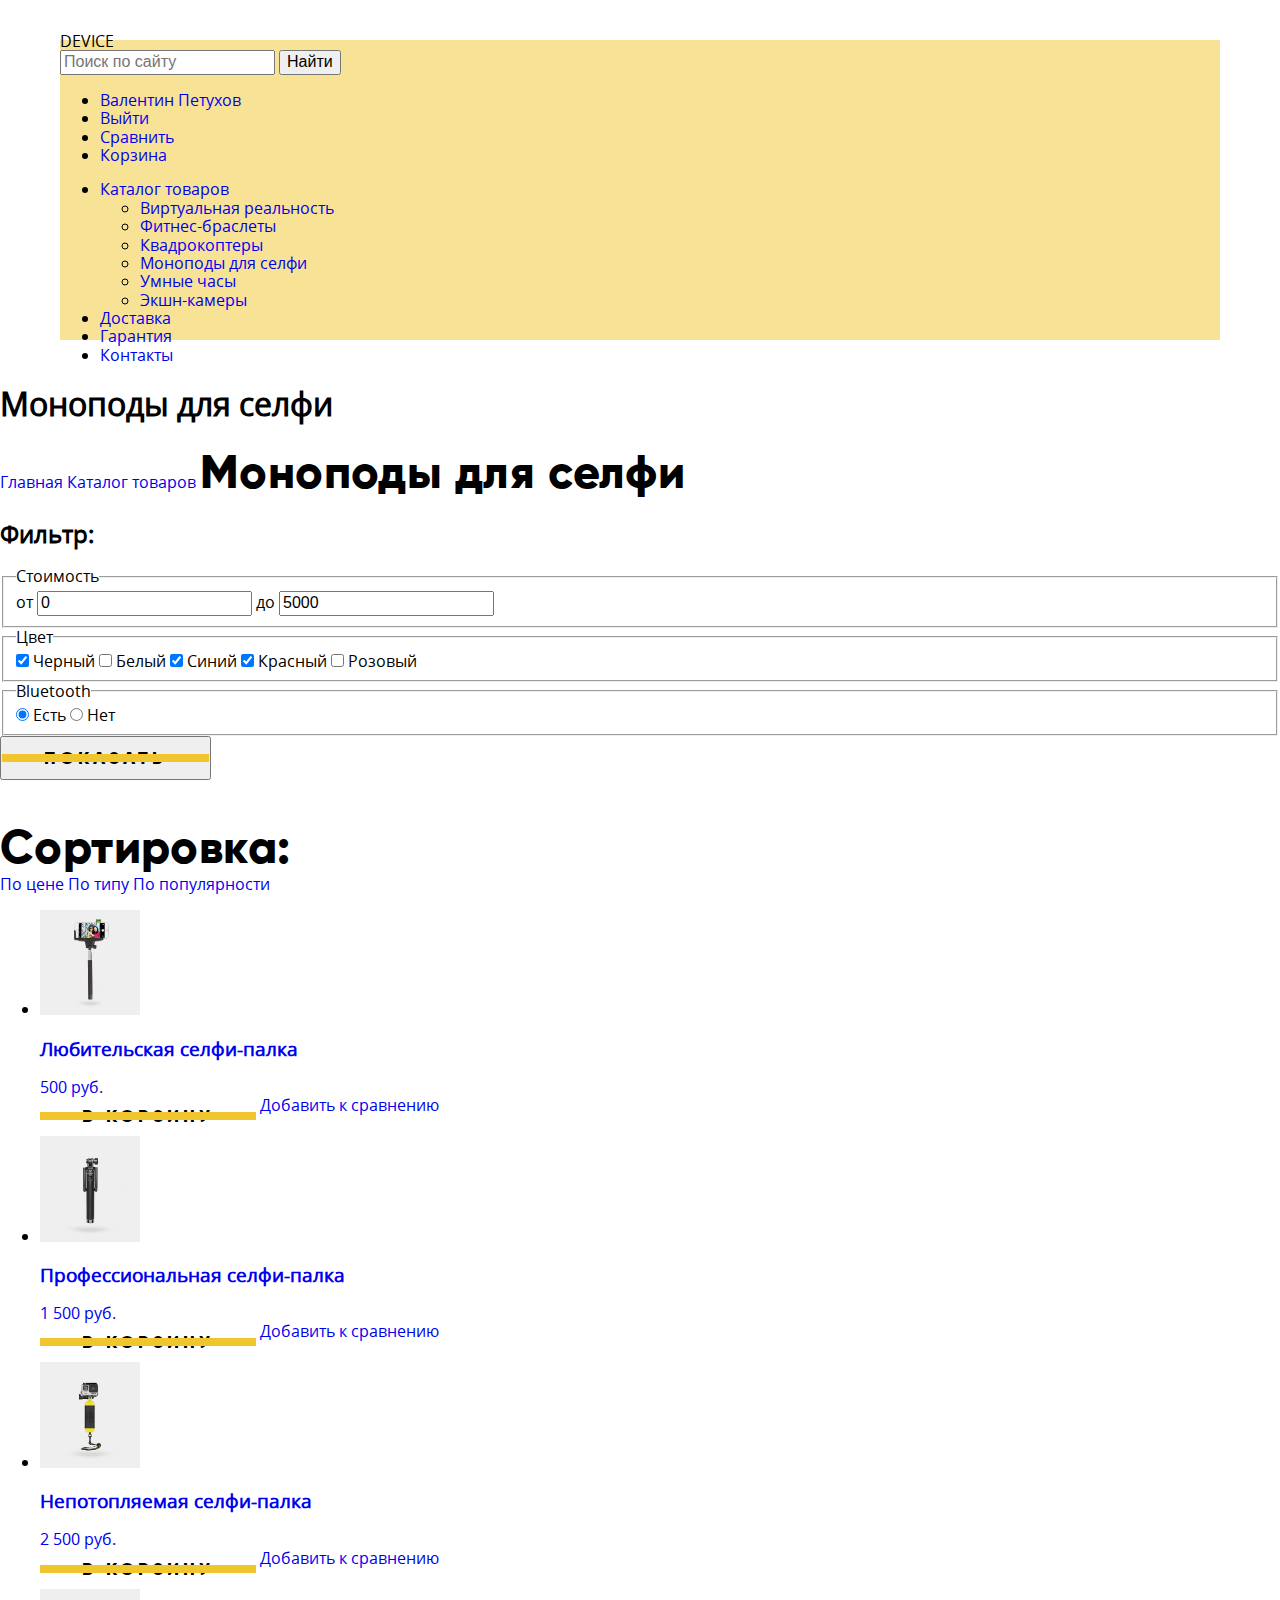
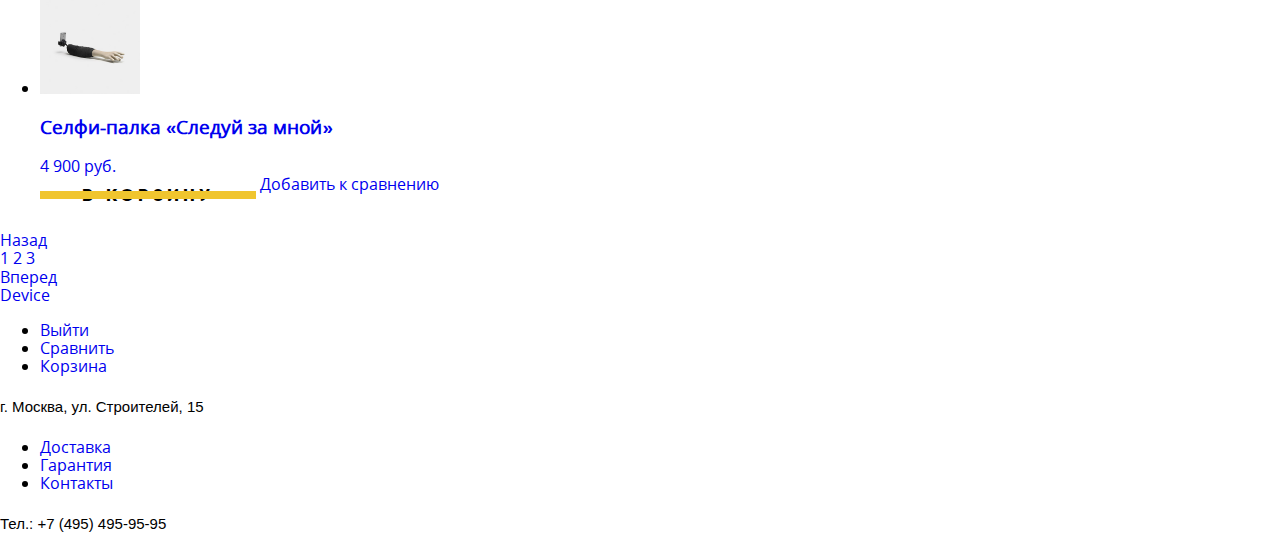
==== catalog.html @ 663b9ca3 "Начало  CSS" ====
<!DOCTYPE html>
<html lang="ru">

<head>
  <meta charset="UTF-8">
  <title>Девайс. Каталог товаров</title>
  <link rel="stylesheet" href="css/normalize.css">
  <link rel="stylesheet" href="css/style.css">

</head>

<body>
  <header class="header">
    <div class="header_logo">
      <a class="logo logo--header">DEVICE</a>
    </div>
    <div class="header__search">
      <form action="https://echo.htmlacademy.ru" class="form-search">
        <label for="search" class="visually-hidden">Поиск по сайту</label>
        <input id="search" class="form-search__input" type="search" placeholder="Поиск по сайту">
        <button class="form-search__btn" type="submit">Найти</button>
      </form>
    </div>
    <div class="menu-user menu-user--header">
      <ul class="menu-user__items">
        <li class="menu-user__item menu-user__item--profile"><a class="menu-user__link" href="#">Валентин Петухов</a></li>
        <li class="menu-user__item menu-user__item--logout"><a class="menu-user__link" href="#">Выйти</a></li>
        <li class="menu-user__item menu-user__item--compare"><a class="menu-user__link" href="#">Сравнить</a></li>
        <li class="menu-user__item menu-user__item--basket"><a class="menu-user__link" href="#">Корзина</a></li>
      </ul>
    </div>

    <nav class="main-nav main-nav--header">
      <ul class="main-nav__items">
        <li class="main-nav__item catalog"><a class="main-nav__link" href="#">Каталог товаров</a>
          <div class="submenu">
            <ul class="submenu__items">
              <li class="submenu__item"><a class="submenu__link" href="#">Виртуальная реальность</a></li>
              <li class="submenu__item"><a class="submenu__link" href="#">Фитнес-браслеты</a></li>
              <li class="submenu__item"><a class="submenu__link" href="#">Квадрокоптеры</a></li>
              <li class="submenu__item"><a class="submenu__link" href="#">Моноподы для селфи</a></li>
              <li class="submenu__item"><a class="submenu__link" href="#">Умные часы</a></li>
              <li class="submenu__item"><a class="submenu__link" href="#">Экшн-камеры</a></li>
            </ul>
          </div>
        </li>

        <li class="main-nav__item"><a class="main-nav__link" href="#">Доставка</a></li>
        <li class="main-nav__item"><a class="main-nav__link" href="#">Гарантия</a></li>
        <li class="main-nav__item"><a class="main-nav__link" href="#">Контакты</a></li>
      </ul>
    </nav>
  </header>

  <main class="content content--catalog">
    <h1>Моноподы для селфи</h1>
    <div class="breadcrumbs">
      <a href="index.html" class="breadcrumbs__link">Главная</a>
      <a href="#" class="breadcrumbs__link">Каталог товаров</a>
      <a class="breadcrumbs__current title">Моноподы для селфи</a>
    </div>
    <div class="catalog-wrapper">
      <section class="filter">
        <h2>Фильтр:</h2>
        <form class="filter__form" action="https://echo.htmlacademy.ru" method="get">
          <fieldset class="filter__group filter__group--cost">
            <legend class="filter__name">Стоимость</legend>
            <div class="filter__range">
              <span class="filter__range-left"></span>
              <span class="filter__range-right"></span>
            </div>
            <div class="filter__cost-equal">
              <label for="cost-from">от</label>
              <input type="text" id="cost-from" name="cost-from" value="0">
              <label for="cost-to">до</label>
              <input type="text" id="cost-to" name="cost-to" value="5000">
            </div>
          </fieldset>
          <fieldset class="filter__group filter__group--color">
            <legend class="filter__name">Цвет</legend>
            <div class="filter__options">
              <input class="filter__checkbox" type="checkbox" id="black" name="black" checked>
              <label for="black" class="filter__option" tabindex="0">Черный</label>
              <input class="filter__checkbox" type="checkbox" id="white" name="white">
              <label for="white" class="filter__option" tabindex="0">Белый</label>
              <input class="filter__checkbox" type="checkbox" id="blue" name="blue" checked>
              <label for="blue" class="filter__option" tabindex="0">Синий</label>
              <input class="filter__checkbox" type="checkbox" id="red" name="red" checked>
              <label for="red" class="filter__option" tabindex="0">Красный</label>
              <input class="filter__checkbox" type="checkbox" id="rose" name="rose">
              <label for="rose" class="filter__option" tabindex="0">Розовый</label>
            </div>
          </fieldset>
          <fieldset class="filter__group filter__group--bluetooth">
            <legend class="filter__name">Bluetooth</legend>
            <div class="filter__list-options">
              <input class="filter__radio" type="radio" id="bt-y" name="bt" checked>
              <label for="btn-yes" class="filter__option" tabindex="0">Есть</label>
              <input class="filter__radio" type="radio" id="bt-n" name="bt">
              <label for="btn-no" class="filter__option" tabindex="0">Нет</label>
            </div>
          </fieldset>
          <button class="filter__btn btn" type="submit">Показать</button>
        </form>
      </section>

      <section class="catalog-list">
        <div class="sort">
          <h2 class="title">Сортировка:</h2>
          <div class="sort__crit">
            <a class="sort__crit-item sort__crit-item--current " href="#">По цене</a>
            <a class="sort__crit-item" href="#">По типу</a>
            <a class="sort__crit-item" href="#">По популярности</a>
          </div>
          <div class="sort__control">
            <a class="sort__btn sort__btn--up " href="#"><span class="visually-hidden">По возрастанию</span></a>
            <a class="sort__btn sort__btn--down sort__btn--active" href="#"><span class="visually-hidden">По убыванию</span></a>
          </div>
        </div>

        <div class="goods">
          <h2 class="visually-hidden">Список выбранных товаров</h2>
          <ul class="goods__items">
            <li class="goods__item">
              <img src="img/product1.jpg" width="100" height="100" alt="Любительская селфи-палка">
              <div class="goods__item-info">
                <a href="#">
                  <h3 class="goods__item-title">Любительская селфи-палка</h3>
                  <span class="goods__item-price">500 руб.</span>
                </a>
              </div>
              <div class="goods__item-hover">
                <a href="#" class="goods__btn btn">В корзину</a>
                <a href="#" class="goods__compare">Добавить к сравнению</a>
              </div>
            </li>
            <li class="goods__item">
              <img src="img/product2.jpg" width="100" height="100" alt="Профессиональная селфи-палка">
              <div class="goods__item-info">
                <a href="#">
                  <h3 class="goods__item-title">Профессиональная селфи-палка</h3>
                  <span class="goods__item-price">1 500 руб.</span>
                </a>
              </div>
              <div class="goods__item-hover">
                <a href="#" class="goods__btn btn">В корзину</a>
                <a href="#" class="goods__compare">Добавить к сравнению</a>
              </div>
            </li>
            <li class="goods__item">
              <img src="img/product3.jpg" width="100" height="100" alt="Непотопляемая селфи-палка">
              <div class="goods__item-info">
                <a href="#">
                  <h3 class="goods__item-title">Непотопляемая селфи-палка</h3>
                  <span class="goods__item-price">2 500 руб.</span>
                </a>
              </div>
              <div class="goods__item-hover">
                <a href="#" class="goods__btn btn">В корзину</a>
                <a href="#" class="goods__compare">Добавить к сравнению</a>
              </div>
            </li>
            <li class="goods__item goods__item--new">
              <img src="img/product4.jpg" width="100" height="100" alt="Селфи-палка &laquo;Следуй за мной&raquo;">
              <div class="goods__item-info">
                <a href="#">
                  <h3 class="goods__item-title">Селфи-палка &laquo;Следуй за мной&raquo;</h3>
                  <span class="goods__item-price">4 900 руб.</span>
                </a>
              </div>
              <div class="goods__item-hover">
                <a href="#" class="goods__btn btn">В корзину</a>
                <a href="#" class="goods__compare">Добавить к сравнению</a>
              </div>
            </li>
          </ul>
        </div>

        <div class="page-list">
          <a class="page-list__item pagination__item--prev" href="#">Назад</a>
          <div class="page-list__number">
            <a class="page-list__item page-list__item--current" href="#">1</a>
            <a class="page-list__item" href="#">2</a>
            <a class="page-list__item" href="#">3</a>
          </div>
          <a class="page-list__item page-list__item--next" href="#">Вперед</a>
        </div>

      </section>
    </div>
  </main>


  <footer class="footer">
    <div class="footer__user-menu">
      <a class="footer__logo logo--footer" href="index.html">Device</a>
      <div class="user-menu user-menu--footer">
        <ul class="user-menu__items">
          <li class="user-menu__item "><a class="user-menu__item__link" href="#">Выйти</a></li>
          <li class="user-menu__item"><a class="user-menu__item__link" href="#">Сравнить</a></li>
          <li class="user-menu__item"><a class="user-menu__item__link" href="#">Корзина</a></li>
        </ul>
      </div>

    </div>

    <div class="footer__info">
      <span class="footer__address text">г. Москва, ул. Строителей, 15</span>
      <nav class="main-nav main-nav--footer">
        <ul class="main-nav__items">
          <li class="main-nav__item"><a class="main-nav__link" href="#">Доставка</a></li>
          <li class="main-nav__item"><a class="main-nav__link" href="#">Гарантия</a></li>
          <li class="main-nav__item"><a class="main-nav__link" href="#">Контакты</a></li>
        </ul>
      </nav>
      <a href="tel:+74954959595" class="footer__contact text">Тел.: +7 (495) 495-95-95</a>
    </div>

    <section class="footer__social">
      <div class="footer__decoration"></div>
      <div class="social">
        <h2 class="visually-hidden">Ссылки на социальные сети</h2>
        <a class="social__btn social__btn--fb" href="#"><span class="visually-hidden">Фейсбук</span></a>
        <a class="social__btn social__btn--inst" href="#"><span class="visually-hidden">Инстаграмм</span></a>
        <a class="social__btn social__btn--tw" href="#"><span class="visually-hidden">Твиттер</span></a>
      </div>
      <a class="footer__copyright" href="https://htmlacademy.ru/intensive/htmlcss"><span class="visually-hidden">HTML Академия</span></a>
    </section>
  </footer>



</body>

</html>
---- css/style.css ----
@font-face {
  font-family: "Gilroy";
  font-weight: 800;
  font-style: normal;
  src: url("../fonts/gilroyextrabold.woff2") format("woff2"),
       url("../fonts/gilroyextrabold.woff") format("woff");
}

@font-face {
  font-family: "Gilroy";
  font-weight: 300;
  font-style: normal;
  src: url("../fonts/gilroylight.woff2") format("woff2"),
       url("../fonts/gilroylight.woff") format("woff");
}

@font-face {
  font-family: "Open Sans";
  font-weight: 400;
  font-style: normal;
  src: url("../fonts/opensans.woff2") format("woff2"),
       url("../fonts/opensans.woff") format("woff");
}

@font-face {
  font-family: "Open Sans";
  font-weight: 300;
  font-style: normal;
  src: url("../fonts/opensanslight.woff2") format("woff2"),
       url("../fonts/opensanslight.woff") format("woff");
}

html,
body {
  min-width: 1200px;
  margin: 0;
  padding: 0;
  background-color: #ffffff;
  font-family: "Open Sans", "Arial", sans-serif;
  color: #000000;
  font-weight: 400;
}

img {
  max-width: 100%;
  height: auto;
}

a {
  color: #00000;
  text-decoration: none;
}

a:hover {
  opacity: 0.6;
}

a:active {
  opacity: 0.3;
}


.title {
  margin-bottom: 0;
  font-family: "Gilroy", "Arial", sans-serif;
  font-weight: 800;
  font-size: 47px;
  letter-spacing: 0.4px;
  line-height: 56px;
  word-spacing: 0.5px;
  color: #000;
}

.text {
  margin: 0;
  font-family: "OpenSans", "Arial", sans-serif;
  font-weight: 300;
  font-size: 15px;
  line-height: 30px;
  text-transform: none;
  color: #000;
}

.visually-hidden {
  position: absolute;
  width: 1px;
  height: 1px;
  margin: -1px;
  border: 0;
  padding: 0;
  clip: rect(0 0 0 0);
  overflow: hidden;
}

.btn {
    position: relative;
    display: inline-block;
    vertical-align: top;
    color: #000;
    font-family: "Gilroy", "Arial", sans-serif;
    font-weight: 800;
    font-size: 18px;
    line-height: 20px;
    letter-spacing: 4px;
    text-transform: uppercase;
    text-align: center;
    padding: 10px 42px;
}

.btn::before {
  content: "";
  width: 100%;
  height: 8px;
  position: absolute;
  top: 50%;
  left: 0;
  background-color: #f0c52e;
  transform: translateY(-50%);
  transition: height 0.2s;
}

.btn:hover::before,
.btn:focus::before {
  height: 100%;
  transition: all 0.2s;
}

.btn:hover {
  opacity: 1;
}

.btn:active {
  color: rgba(0, 0, 0, 0.3);
}

.popular-slider__radio-btn,
.services__radio-btn {
  display: none;
}

/* header*/

.header {
  width: 1160px;
  min-height: 328px;
  margin: 12px auto 0;
  padding-top: 20px;
  position: relative;
  background: transparent;
  box-shadow: none;
  background-image: linear-gradient(to bottom,
                    #fff 0,
                    #fff 28px,
                    #F7E296 28px,
                    #F7E296 328px,
                    #fff 328px,
                    #fff 100%);
  }
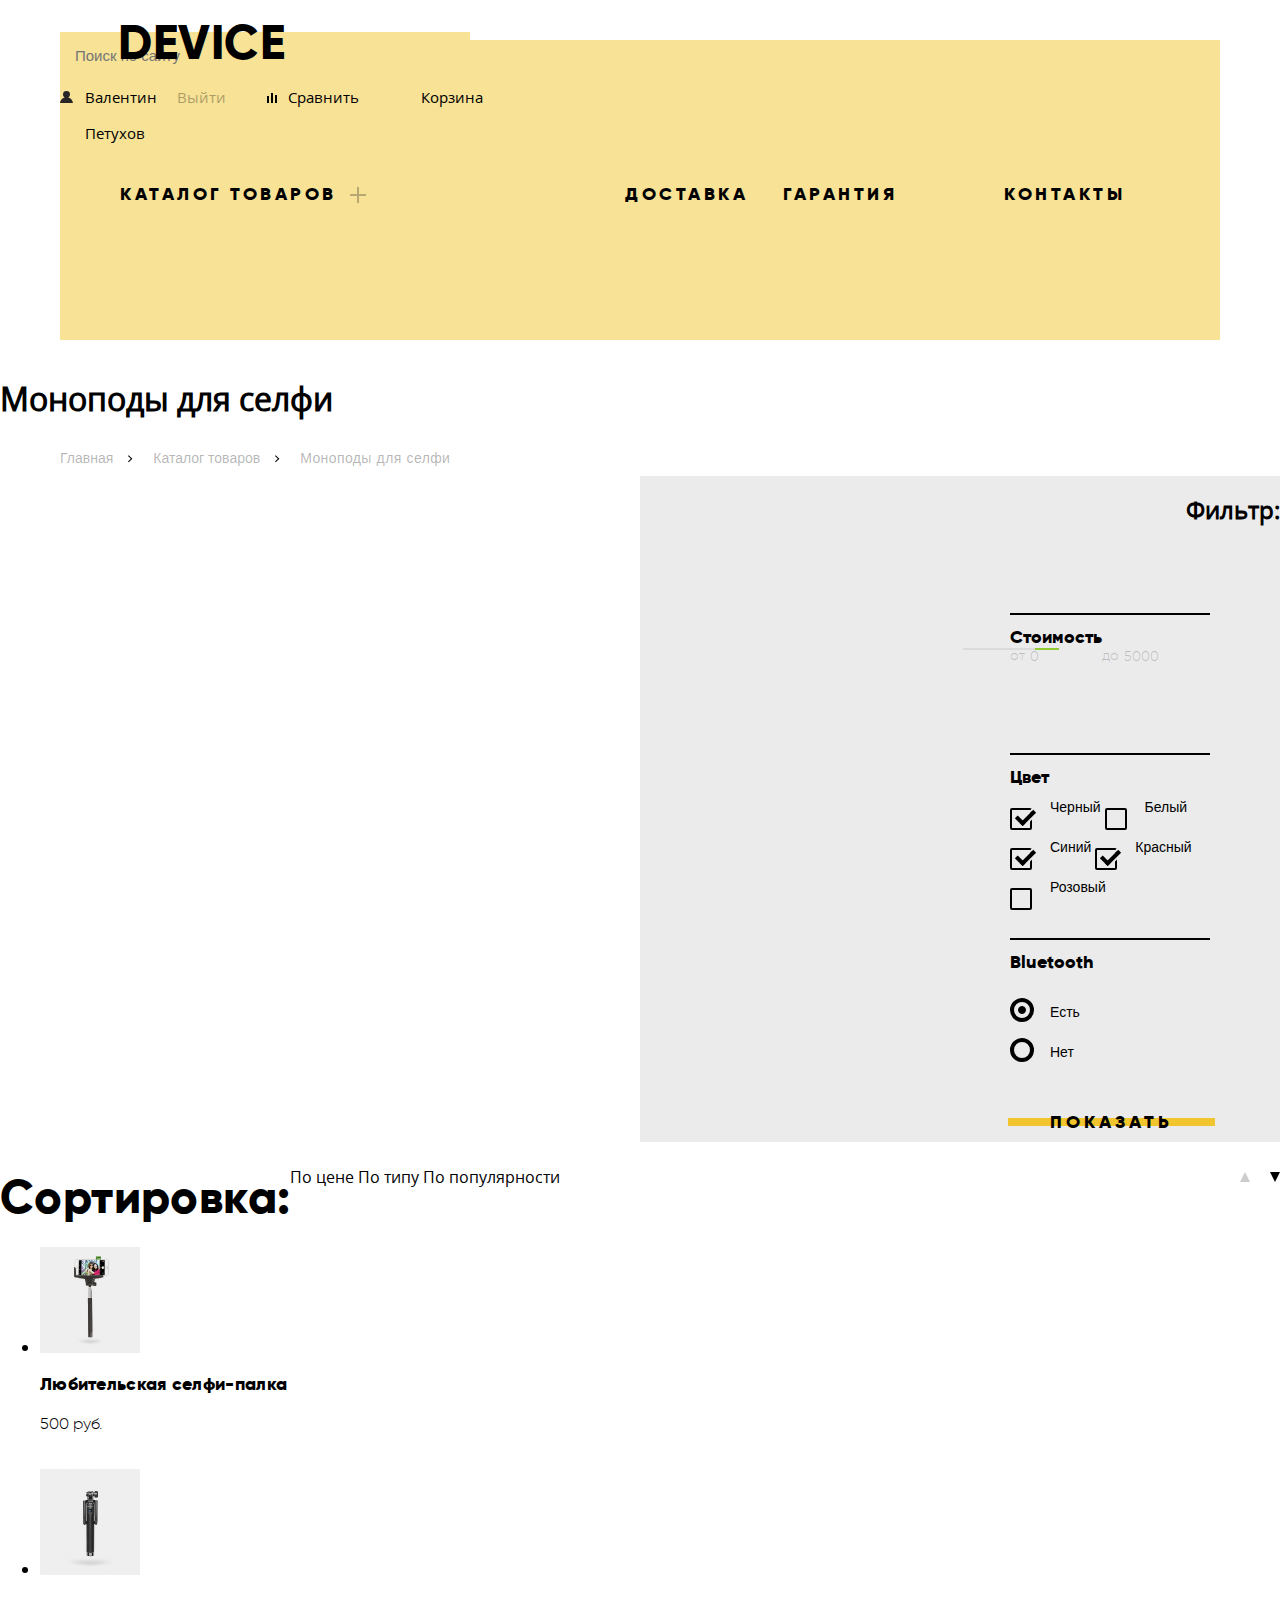
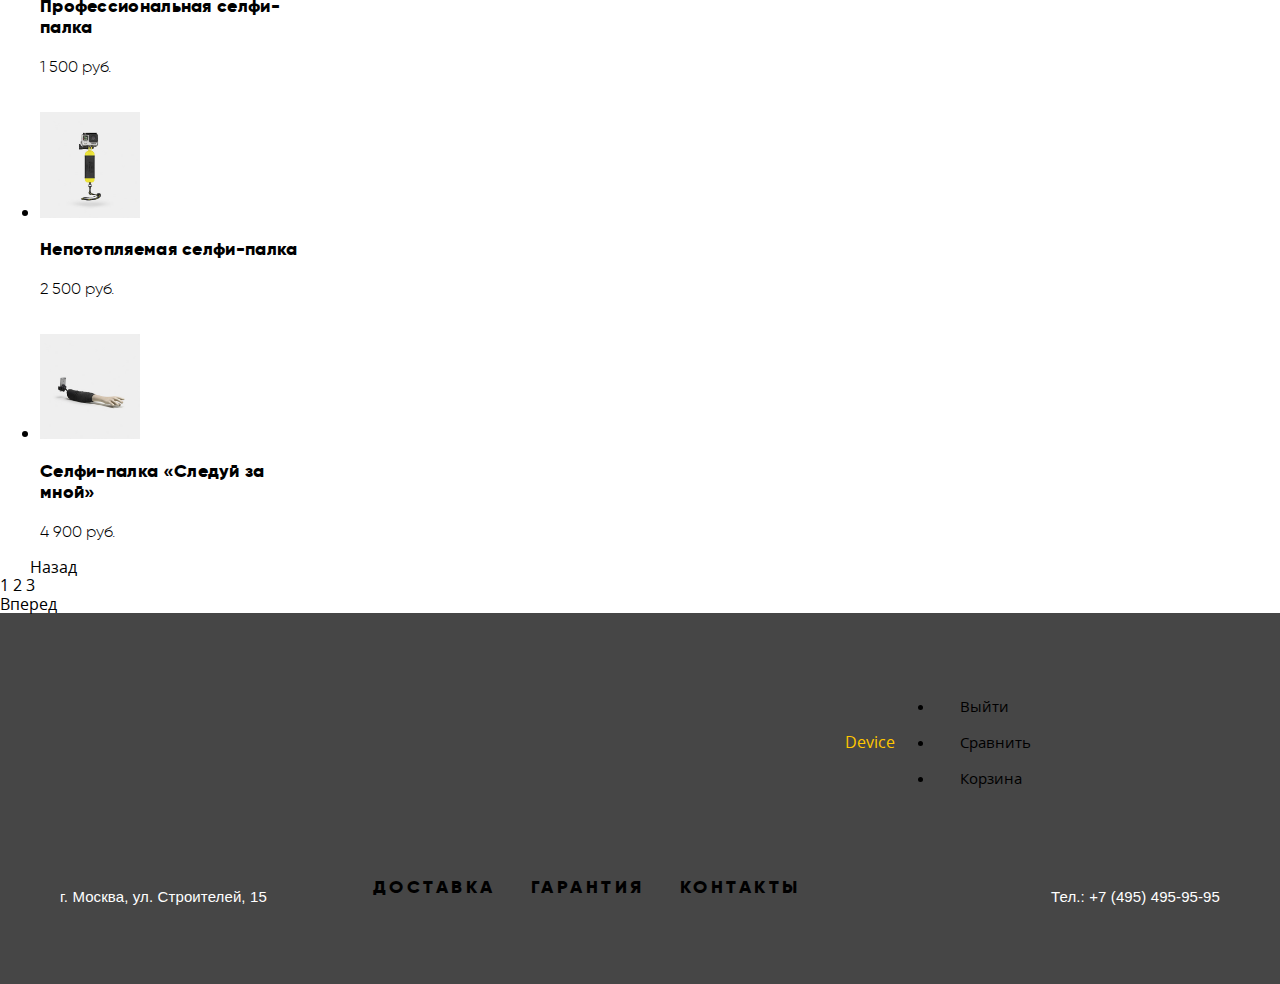
==== commit 6338692d: "ещё исправления" ====
--- a/catalog.html
+++ b/catalog.html
@@ -12,9 +12,9 @@
 <body>
   <header class="header">
     <div class="header_logo">
-      <a class="logo logo--header">DEVICE</a>
-    </div>
-    <div class="header__search">
+      <a class="logo logo--catalog">DEVICE</a>
+    </div>
+    <div class="control__item control__item--search">
       <form action="https://echo.htmlacademy.ru" class="form-search">
         <label for="search" class="visually-hidden">Поиск по сайту</label>
         <input id="search" class="form-search__input" type="search" placeholder="Поиск по сайту">
--- a/css/style.css
+++ b/css/style.css
@@ -47,7 +47,7 @@
 }
 
 a {
-  color: #00000;
+  color: #000000;
   text-decoration: none;
 }
 
@@ -105,6 +105,7 @@
     text-transform: uppercase;
     text-align: center;
     padding: 10px 42px;
+    z-index: 1;
 }
 
 .btn::before {
@@ -117,6 +118,7 @@
   background-color: #f0c52e;
   transform: translateY(-50%);
   transition: height 0.2s;
+  z-index: -1;
 }
 
 .btn:hover::before,
@@ -138,7 +140,7 @@
   display: none;
 }
 
-/* header*/
+/*Шапка и логотип*/
 
 .header {
   width: 1160px;
@@ -156,3 +158,1762 @@
                     #fff 328px,
                     #fff 100%);
   }
+
+  .header--page {
+    height: 373px;
+    background-image: linear-gradient(to bottom,
+                      transparent 0,
+                      transparent 7.5%,
+                      #F7E296 7.5%,
+                      #F7E296 55%,
+                      transparent 55%,
+                      transparent 100%);
+  }
+
+
+  .logo {
+  position: absolute;
+  font-family: "Gilroy", "Arial", sans-serif;
+  font-weight: 800;
+  font-size: 48px;
+  line-height: 55px;
+  letter-spacing: 0.5px;
+  color: #000;
+  text-transform: uppercase;
+  top: 0;
+}
+
+.logo--header {
+  top: 0;
+  left: 58px;
+}
+
+.logo--catalog {
+  top: 3px;
+  left: 58px;
+}
+
+.logo:hover {
+  opacity: 0.6;
+}
+
+.logo:active {
+  opacity: 0.3;
+}
+
+/* Меню и навигация */
+
+.control {
+  display: flex;
+  margin: 42px 0 15px 0;
+  padding: 0 60px;
+  justify-content: space-between;
+  align-items: center;
+  outline: 1px solid #666;
+}
+
+.menu-user {
+  margin: 0;
+  padding: 0;
+  width: 280px;
+  display: flex;
+  justify-content: space-between;
+  list-style: none;
+}
+
+.menu-user__items {
+  margin: 0;
+  padding: 0;
+  width: 280px;
+  display: flex;
+  justify-content: space-between;
+  list-style: none;
+}
+
+.menu-user__item {
+  margin-right: 37px;
+  padding-left: 25px;
+  position: relative;
+  font-size: 15px;
+  line-height: 36px;
+}
+
+.menu-user__item:last-child {
+  margin-right: 0;
+}
+
+.menu-user__item--search {
+  margin-right: auto;
+}
+
+.menu-user__item--profile {
+  margin: 0;
+}
+
+.menu-user__item--logout {
+  padding-left: 20px;
+}
+
+.menu-user__item--logout .menu-user__link {
+  opacity: 0.3;
+}
+
+.menu-user__item--logout .menu-user__link:hover {
+  opacity: 0.6;
+}
+
+.menu-user__item--logout .menu-user__link:active {
+  opacity: 1;
+}
+
+.menu-user__item::before {
+  content: "";
+  position: absolute;
+  top: 12px;
+  left: 0;
+  cursor: pointer;
+}
+
+.menu-user__item--search::before {
+  top: 18px;
+  left: 2px;
+  width: 16px;
+  height: 16px;
+  background-image: url("../img/search.svg");
+  background-repeat: no-repeat;
+}
+
+.menu-user__item--login::before,
+.menu-user__item--profile::before {
+  width: 13px;
+  height: 12px;
+  background-image: url("../img/user.svg");
+  background-repeat: no-repeat;
+}
+
+.menu-user__item--compare::before {
+  top: 14px;
+  left: 4px;
+  width: 10px;
+  height: 10px;
+  background-image: url("../img/compare.svg");
+  background-repeat: no-repeat;
+}
+
+.menu-user__item--backet::before {
+  top: 13px;
+  left: 3px;
+  width: 12px;
+  height: 12px;
+  background-image: url("../img/cart.svg");
+  background-repeat: no-repeat;
+}
+
+.menu-user__item:hover::before {
+  opacity: 0.6;
+}
+
+.menu-user__item:active::before {
+  opacity: 0.3;
+}
+
+.form-search {
+  display: flex;
+}
+
+.form-search__btn {
+  width: 84px;
+  height: 47px;
+  margin-left: -4px;
+  color: #F7E296;
+  border: none;
+  background-color: #F7E296;
+  cursor: none;
+  position: relative;
+}
+
+.form-search__btn::after {
+  content: "";
+  width: 350px;
+  height: 1px;
+  position: absolute;
+  top: 42px;
+  left: -350px;
+  border-bottom: 2px solid transparent;
+}
+
+.form-search__input {
+  width: 330px;
+  height: 47px;
+  padding-left: 15px;
+  font-size: 15px;
+  line-height: 36px;
+  color: rgba(0, 0, 0, 0.3);
+  background-color: #F7E296;
+  border: none;
+}
+
+.form-search__input:hover {
+  color: rgba(0, 0, 0, 0.6);
+}
+
+.form-search__input:focus {
+  color: #000;
+}
+
+.form-search__input:focus + .form-search__btn {
+  color: #000;
+  border: 2px solid #000;
+  cursor: pointer;
+}
+
+.form-search__input:focus + .form-search__btn::after {
+  border-bottom: 2px solid #000;
+}
+
+.form-search__input:focus + .form-search__btn:hover {
+  color: #fff;
+  background-color: #000;
+}
+
+.form-search__input:focus + .form-search__btn:active {
+  color: rgba(255, 255, 255, 0.3);
+}
+
+.main-nav__items {
+  display: flex;
+  margin: 32px 0 15px 0;
+  padding: 0 60px 35px;
+  justify-content: flex-start;
+  align-items: center;
+  list-style: none;
+}
+
+.main-nav__item {
+  margin-right: 35px;
+  font-family: "Gilroy", "Arial", sans-serif;
+  font-weight: 800;
+  font-size: 18px;
+  line-height: 23px;
+  text-transform: uppercase;
+  letter-spacing: 3.5px;
+}
+
+.main-nav_item:last-child {
+  margin-right: -3px;
+  padding-right: 0;
+}
+
+.main-nav__item:nth-child(3) {
+  margin-right: 107px;
+}
+
+.catalog {
+  width: 220px;
+  margin-right: auto;
+  position: relative;
+}
+
+.catalog::after {
+  content: "";
+  position: absolute;
+  top: 4px;
+  right: -26px;
+  width: 16px;
+  height: 16px;
+  background-image: url("../img/plus.svg");
+  background-repeat: no-repeat;
+  opacity: 0.3;
+  cursor: pointer;
+}
+
+.submenu {
+  display: none;
+  position: absolute;
+  top: 20px;
+  left: -60px;
+  display: none;
+  z-index: 30;
+}
+
+.catalog:hover .submenu {
+  display: block;
+}
+
+.submenu__items {
+  width: 700px;
+  margin: 0;
+  margin-top: 5px;
+  padding: 25px 400px 29px 60px;
+  min-height: 100px;
+  display: flex;
+  flex-wrap: wrap;
+  border: none;
+  background-color: #F7E296;
+  list-style: none;
+}
+
+.submenu__item {
+  font-family: "OpenSans", "Arial", sans-serif;
+  font-weight: 400;
+  font-size: 15px;
+  line-height: 36px;
+  text-transform: none;
+  letter-spacing: normal;
+  padding: 0;
+}
+
+.submenu__item:nth-child(3n+1) {
+	min-width: 240px;
+}
+
+.submenu__item:nth-child(3n) {
+	min-width: 260px;
+}
+
+.submenu__item:nth-child(3n+2) {
+	min-width: 200px;
+}
+
+.submenu__item:last-child {
+	min-width: 300px;
+}
+
+/* Слайдер */
+
+.popular-slider {
+  width: 1160px;
+  min-height: 500px;
+  background-color: transparent;
+  position: relative;
+}
+
+
+.popular-slider__item {
+  width: 1110px;
+  display: none;
+  flex-direction: row;
+  justify-content: space-between;
+  flex-wrap: nowrap;
+  min-height: 500px;
+  position: relative;
+}
+
+.popular-slider__image {
+  min-width: 480px;
+  box-sizing: border-box;
+}
+
+.popular-slider__item--slide1 .popular-slider__image {
+  padding-top: 2px;
+  padding-left: 90px;
+}
+
+.popular-slider__item--slide2 .popular-slider__image {
+  padding-top: 5px;
+  padding-left: 115px;
+}
+
+.popular-slider__item--slide3 .popular-slider__image {
+  padding-top: 40px;
+  padding-left: 30px;
+}
+
+.popular-slider__info {
+  width: 510px;
+}
+
+.popular-slider__controls {
+  display: flex;
+  justify-content: space-between;
+  position: absolute;
+  bottom: 254px;
+  right: 82px;
+  width: 80px;
+  height: 11px;
+  z-index: 20;
+}
+
+.popular-slider__control {
+  width: 11px;
+  height: 11px;
+  background-color: transparent;
+  border: 1px solid #000;
+  border-radius: 50%;
+  cursor: pointer;
+  position: relative;
+}
+
+.popular-slider__control::after {
+  content: "";
+  display: none;
+  position: absolute;
+  top: 3px;
+  left: 3px;
+  width: 3px;
+  height: 3px;
+  border: 1px solid #000;
+  border-radius: 50%;
+}
+
+#slide1:checked ~ .popular-slider__controls .popular-slider__control[for="slide1"]::after,
+#slide2:checked ~ .popular-slider__controls .popular-slider__control[for="slide2"]::after,
+#slide3:checked ~ .popular-slider__controls .popular-slider__control[for="slide3"]::after {
+  display: block;
+  order: 30;
+}
+
+#slide1:checked ~ .popular-slider__wrapper .popular-slider__item--slide1,
+#slide2:checked ~ .popular-slider__wrapper .popular-slider__item--slide2,
+#slide3:checked ~ .popular-slider__wrapper .popular-slider__item--slide3 {
+  display: flex;
+  order: 20;
+}
+
+.popular-slider__item--slide1::before,
+.popular-slider__item--slide2::before,
+.popular-slider__item--slide3::before {
+  position: absolute;
+  top: -10px;
+  right: -2px;
+  font-family: "Gilroy", "Arial", sans-serif;
+  font-size: 179.2px;
+  font-weight: 800;
+  line-height: 179.2px;
+  color: #fff;
+  align-self: flex-end;
+}
+
+.popular-slider__item--slide1::before {
+  content: "01";
+}
+
+.popular-slider__item--slide2::before {
+  content: "02";
+}
+
+.popular-slider__item--slide3::before {
+  content: "03";
+}
+
+.popular-slider__title {
+  margin: 0;
+  padding-top: 81px;
+  margin-bottom: 19px;
+  position: relative;
+}
+
+.popular-slider__title::before {
+  content: "";
+  position: absolute;
+  top: 39px;
+  width: 100px;
+  height: 7px;
+  border: none;
+  background-color: #fff;
+}
+
+.popular-slider__description {
+  padding-right: 10px;
+  letter-spacing: 0.2px;
+  word-spacing: 0.6px;
+}
+
+.popular-slider__description:last-of-type {
+  margin-bottom: 42px;
+}
+
+.popular-slider__btn {
+  margin-bottom: 52px;
+}
+
+.popular-slider__parameters {
+  margin-left: -4px;
+  margin-bottom: 111px;
+}
+
+.popular-slider__parameter-feature {
+  width: 160px;
+  font-family: "Gilroy", "Arial", sans-serif;
+  font-size: 36px;
+  font-weight: 400;
+  line-height: 40px;
+  letter-spacing: 0.3px;
+  color: #000;
+}
+
+.popular-slider__item--slide1 .popular-slider__parameter-feature:nth-child(1),
+.popular-slider__item--slide3 .popular-slider__parameter-feature:nth-child(1) {
+  width: 156px;
+}
+
+.popular-slider__item--slide1 .popular-slider__parameter-feature:nth-child(2),
+.popular-slider__item--slide3 .popular-slider__parameter-feature:nth-child(2) {
+  width: 135px;
+}
+
+.popular-slider__parameter-description {
+  padding: 0;
+  padding-top: 8px;
+  padding-left: 4px;
+  font-family: "OpenSans", "Arial", sans-serif;
+  font-size: 13px;
+  font-weight: 300;
+  line-height: 20px;
+  color: #000;
+}
+
+/* Контент и популярные товыры*/
+
+.content {
+  width: 100%;
+}
+
+.catalog-category {
+  width: 1160px;
+  margin: 0 auto 55px;
+}
+
+.catalog-category__items {
+
+  display: flex;
+  padding: 0;
+  margin: 0;
+  justify-content: space-between;
+  flex-wrap: wrap;
+  box-sizing: border-box;
+  list-style: none;
+}
+
+.catalog-category__item {
+  margin-right: 40px;
+  margin-bottom: 30px;
+}
+
+.catalog-category__item:nth-child(6n) {
+  margin-right: 0;
+}
+
+.catalog-category__item:last-child {
+  margin-right: auto;
+}
+
+.catalog-category__image-wrapper {
+  width: 160px;
+  height: 160px;
+  margin-bottom: 34px;
+  background-color: #F7E296;
+  display: flex;
+  flex-direction: column;
+  align-items: center;
+  justify-content: center;
+}
+
+.catalog-category__link {
+  width: 160px;
+  display: flex;
+  flex-direction: column;
+}
+
+.catalog-category__link:hover,
+.catalog-category__link:focus {
+  opacity: 1;
+}
+
+.catalog-category__image-wrapper:hover,
+.catalog-category__image-wrapper:focus {
+  background-color: #F0C52E;
+}
+
+.catalog-category__link:active .catalog-category__img {
+  opacity: 0.3;
+}
+
+.catalog-category__name {
+  font-family: "Gilroy", "Arial", sans-serif;
+  font-size: 18px;
+  font-weight: 800;
+  line-height: 21px;
+  letter-spacing: 0.2px;
+}
+
+/* Сервисы */
+
+.services {
+  width: 100%;
+  margin-bottom: 95px;
+  min-height: 390px;
+  background-image: linear-gradient(to bottom,
+                    #fff 0,
+                    #fff 26%,
+                    #E5E5E5 26%,
+                    #E5E5E5 100%);
+}
+
+.services__wrapper {
+  width: 1160px;
+  margin: 0 auto;
+  display: flex;
+  justify-content: space-between;
+}
+
+.services__controls {
+  width: 285px;
+  padding-top: 82px;
+  display: flex;
+  flex-direction: column;
+  justify-content: flex-start;
+  position: relative;
+}
+
+.services__controls::after {
+  content: "";
+  position: absolute;
+  top: 2px;
+  right: 0;
+  width: 7px;
+  min-height: 318px;
+  border: none;
+  background-color: #000;
+}
+
+.services__control {
+  width: 164px;
+  margin: 0;
+  margin-bottom: 24px;
+  padding: 10px 0;
+  text-align: center;
+  cursor: pointer;
+}
+
+.services__items {
+  margin-left: 100px;
+}
+
+.services__item {
+  display: none;
+  min-height: 238px;
+  margin-top: 0;
+  margin-right: 65px;
+  padding-right: 258px;
+  padding-top: 70px;
+  background-color: transparent;
+  background-repeat: no-repeat;
+  background-position: right 85px;
+}
+
+#tab1:checked ~ .services__list .services__item--delivery,
+#tab2:checked ~ .services__list .services__item--warranty,
+#tab3:checked ~ .services__list .services__item--credit {
+  display: block;
+}
+
+.services__item--delivery {
+  background-image: url("..//img/delivery.svg");
+}
+
+.services__item--warranty {
+  background-image: url("..//img/warranty.svg");
+}
+
+.services__item--credit {
+  background-image: url("..//img/credit.svg");
+}
+
+#tab1:checked ~ .services__controls .services__control[for="tab1"],
+#tab2:checked ~ .services__controls .services__control[for="tab2"],
+#tab3:checked ~ .services__controls .services__control[for="tab3"] {
+  color: #F7E184;
+}
+
+#tab1:checked ~ .services__controls .services__control[for="tab1"]::before,
+#tab2:checked ~ .services__controls .services__control[for="tab2"]::before,
+#tab3:checked ~ .services__controls .services__control[for="tab3"]::before {
+  height: 100%;
+  width: 280px;
+  background-color: #000;
+}
+
+.services__name {
+  margin-top: 0;
+  margin-bottom: 28px;
+  letter-spacing: 0.8px;
+}
+
+.services__description {
+  width: 437px;
+  letter-spacing: 0.5px;
+}
+
+/* Партнеры*/
+
+.logotypes {
+  width: 1160px;
+  margin: 0 auto 92px;
+}
+
+.logotypes__items {
+  display: flex;
+  justify-content: space-between;
+}
+
+.logotypes__link {
+	display: block;
+	width: 260px;
+	height: 100px;
+  background-color: #fff;
+  background-repeat: no-repeat;
+}
+
+/* Блок информации */
+
+.info {
+  width: 1160px;
+  margin: 0 auto 83px;
+  display: flex;
+  justify-content: space-between;
+}
+
+.about, .contacts {
+  width: 560px;
+  min-height: 573px;
+  display: flex;
+  flex-direction: column;
+  justify-content: flex-start;
+  align-items: flex-start;
+  position: relative;
+}
+
+.about::before, .contacts::before {
+  content: "";
+  position: absolute;
+  top: 0;
+  left: 0;
+  width: 80px;
+  height: 7px;
+  background-color: #000;
+}
+
+.about__title,
+.contacts__title {
+  margin: 0;
+  margin-bottom: 40px;
+  padding-top: 47px;
+}
+
+.about__text {
+  max-width: 460px;
+  margin-bottom: 30px;
+  letter-spacing: 0.4px;
+  word-spacing: 0.1px;
+}
+
+.contacts__text {
+  max-width: 560px;
+  margin-bottom: 20px;
+  letter-spacing: 0.3px;
+  word-spacing: 0.1px;
+}
+
+.about__text:last-of-type {
+  margin-bottom: 65px;
+  letter-spacing: 0;
+  word-spacing: 0.01px;
+  max-width: 475px;
+}
+
+.about__carrier-list {
+  margin: 0;
+  margin-bottom: 20px;
+  padding: 0;
+  list-style: none;
+}
+
+.about__carrier-item {
+  padding-left: 35px;
+  font-family: "Gilroy", "Arial", sans-serif;
+  font-size: 16px;
+  line-height: 40px;
+  font-weight: 800;
+  color: #000;
+  position: relative;
+}
+
+.about__carrier-item::before {
+  content: "";
+  position: absolute;
+  top: 15px;
+  left: 0;
+  width: 4px;
+  height: 4px;
+  border: 3px solid rgba(0, 0, 0, 0.3);
+  border-radius: 50%;
+}
+
+.contacts__map {
+  margin-top: 20px;
+}
+
+.contacts__btn,
+.about__btn {
+  margin-top: auto;
+}
+
+.about__btn {
+  padding: 10px 20px;
+}
+
+.contacts__btn {
+  padding: 10px 38px;
+}
+
+/* Footer */
+
+.footer {
+  width: 100%;
+  background-color: #464646;
+}
+
+.footer__user-menu,
+.footer__info,
+.footer__social {
+  width: 1160px;
+  margin: 0 auto;
+  display: flex;
+  justify-content: space-between;
+  align-items: center;
+}
+
+.footer__user-menu {
+  margin-bottom: 32px;
+  padding-top: 59px;
+  justify-content: flex-end;
+  position: relative;
+}
+
+.footer--page .footer__user-menu {
+  padding-top: 64px;
+}
+
+.logo--footer {
+  color: #FFC600;
+  top: 56px;
+  left: -2px;
+}
+
+
+.user-menu {
+  width: 325px;
+  margin: 0;
+  padding: 0;
+  display: -webkit-box;
+  display: -ms-flexbox;
+  display: flex;
+  justify-content: space-between;
+  align-items: center;
+  list-style: none;
+}
+
+.user-menu__item {
+  position: relative;
+  padding-left: 25px;
+  font-size: 15px;
+  line-height: 36px;
+}
+
+.user-menu__item::before {
+  content: "";
+  position: absolute;
+  top: 12px;
+  left: 0;
+}
+
+.user-menu__item--login::before,
+.user-menu__item--logout::before {
+  width: 13px;
+  height: 12px;
+  background-image: url("../img/user-f.svg");
+  background-repeat: no-repeat;
+}
+
+.user-menu__item--compare::before {
+  top: 14px;
+  left: 6px;
+  width: 10px;
+  height: 10px;
+  background-image: url("../img/compare-f.svg");
+  background-repeat: no-repeat;
+}
+
+.user-menu__item--backet::before {
+  left: 4px;
+  width: 12px;
+  height: 12px;
+  background-image: url("../img/cart-f.svg");
+  background-repeat: no-repeat;
+}
+
+.user-menu__item:hover::before {
+  opacity: 0.6;
+}
+
+.user-menu__item:active::before {
+  opacity: 0.3;
+}
+
+.user-menu__link {
+  color: #fff;
+}
+
+.footer__line--middle {
+  margin-bottom: 57px;
+}
+
+.footer__address,
+.footer__contact {
+  width: 214px;
+  color: #fff;
+  letter-spacing: 0.1px;
+  word-spacing: 0.1px;
+  text-decoration: none;
+}
+
+.footer__contact {
+  text-align: right;
+}
+
+.footer-menu {
+  max-width: 700px;
+  padding-top: 2px;
+  display: flex;
+  flex-wrap: wrap;
+  margin: 0;
+  justify-content: center;
+  align-items: center;
+  list-style: none;
+}
+
+.footer-menu__item {
+  padding-right: 35px;
+  font-family: "Gilroy", "Arial", sans-serif;
+  font-weight: 800;
+  font-size: 18px;
+  text-transform: uppercase;
+  letter-spacing: 3.5px;
+  text-align: center;
+}
+
+.footer-menu__item:nth-of-type(2) {
+  padding-right: 33px;
+}
+
+.footer-menu__item:nth-of-type(3) {
+  padding-right: 37px;
+}
+
+.footer-menu__link {
+  color: #fff;
+  font-size: 18px;
+  line-height: 36px;
+}
+
+.footer__line--bottom {
+  margin: 0 auto;
+  padding-bottom: 60px;
+}
+
+.footer__decor {
+  width: 80px;
+  height: 7px;
+  background-color: #FFC600;
+}
+
+.social {
+  display: -webkit-box;
+  display: -ms-flexbox;
+  display: flex;
+  justify-content: space-between;
+  min-width: 140px;
+  height: 34px;
+}
+
+.social__btn {
+  width: 32px;
+  height: 32px;
+  margin-right: 20px;
+  border: none;
+  border-radius: 50%;
+  background-color: transparent;
+  background-repeat: no-repeat;
+  opacity: 0.3;
+}
+
+.btn-tw {
+  background-image: url("..//img/twitter.svg");
+  margin-right: 0;
+}
+
+.btn-insta {
+  background-image: url("..//img/instagram.svg");
+}
+
+.btn-fb {
+  background-image: url("..//img/fb.svg");
+}
+
+.footer__copyright {
+  width: 27px;
+  height: 35px;
+  margin-left: 53px;
+  background-image: url("..//img/logo-html.svg");
+  background-repeat: no-repeat;
+}
+
+.social__btn:hover {
+  opacity: 0.6;
+}
+
+.social__btn:active {
+  opacity: 0.1;
+}
+
+/* breadcrumbs */
+
+.breadcrumbs {
+  padding-left: 60px;
+  display: flex;
+  justify-content: flex-start;
+}
+
+.breadcrumbs__link,
+.breadcrumbs__current {
+  font-family: "OpenSans", "Arial", sans-serif;
+  font-size: 14px;
+  line-height: 36px;
+  font-weight: 400;
+  color: rgba(0, 0, 0, 0.3);
+}
+
+.breadcrumbs__link {
+  padding-right: 40px;
+  position: relative;
+}
+
+.breadcrumbs__link::after {
+  content: "";
+  position: absolute;
+  top: 50%;
+  right: 20px;
+  width: 4px;
+  height: 4px;
+  border-bottom: 1px solid #000;
+  border-right: 1px solid #000;
+  background-color: transparent;
+  transform: rotate(-45deg) translateY(-50%);
+}
+
+.breadcrumbs__link:active {
+  opacity: 0.1;
+}
+
+
+/* Контент каталога */
+
+.content--page {
+  width: 100%;
+  position: relative;
+}
+
+.content--page::before {
+  content: "";
+  width: 100%;
+  height: 70px;
+  position: absolute;
+  top: 0;
+  background-color: #EBEBEB;
+  z-index: 0;
+}
+
+.page-wrapper {
+  width: 1160px;
+  margin: 0 auto;
+  display: -webkit-box;
+  display: -ms-flexbox;
+  display: flex;
+  justify-content: space-between;
+}
+
+.filter,
+.column-right-wrap {
+  display: -webkit-box;
+  display: -ms-flexbox;
+  display: flex;
+  flex-direction: column;
+  justify-content: flex-start;
+}
+
+.filter {
+  width: 270px;
+  margin-left: auto;
+  padding-left: 60px;
+  align-items: flex-end;
+  position: relative;
+  z-index: 10;
+}
+
+.filter::after {
+  content: "";
+  width: 50vw;
+  height: 100%;
+  position: absolute;
+  top: 0;
+  right: 0;
+  background-color: #EBEBEB;
+  z-index: -10;
+}
+
+.section-title {
+  padding: 11px 0;
+  font-family: "Gilroy", "Arial", sans-serif;
+  font-weight: 800;
+  font-size: 16px;
+  line-height: 20px;
+  text-transform: uppercase;
+  letter-spacing: 3.5px;
+}
+
+.filter .section-title {
+  margin-right: 180px;
+  position: relative;
+}
+
+.filter .section-title::after {
+  content: "";
+  width: 50vw;
+  height: 70px;
+  position: absolute;
+  top: -13px;
+  right: -180px;
+  background-color: #DCDCDC;
+  z-index: -5;
+}
+
+.column-right-wrap {
+  width: 760px;
+  padding-left: 70px;
+  margin-right: auto;
+}
+
+/* Сортировка */
+
+.sort {
+  width: 100%;
+  height: 70px;
+  display: -webkit-box;
+  display: -ms-flexbox;
+  display: flex;
+  align-items: center;
+  justify-content: flex-start;
+  z-index: 10;
+}
+
+.sort__criterions {
+  margin-left: 22px;
+  display: -webkit-box;
+  display: -ms-flexbox;
+  display: flex;
+  justify-content: space-between;
+  align-items: center;
+}
+
+.sort__criterions-item {
+  margin-left: 30px;
+  font-family: "OpenSans", "Arial", sans-serif;
+  font-size: 14px;
+  line-height: 18px;
+  font-weight: 400;
+  opacity: 0.3;
+}
+
+.sort__criterions-item:nth-of-type(2) {
+  margin-left: 32px;
+}
+
+.sort__criterions-item--current,
+.sort__criterions-item:active {
+  opacity: 1;
+}
+
+.sort__control {
+  display: -webkit-box;
+  display: -ms-flexbox;
+  display: flex;
+  justify-content: space-between;
+  width: 40px;
+  margin-left: auto;
+}
+
+.sort__btn {
+  display: inline-block;
+  vertical-align: middle;
+  border: 10px solid #000;
+  border-right-width: 5px;
+  border-left-width: 5px;
+  border-right-color: transparent;
+  border-left-color: transparent;
+  opacity: 0.2;
+}
+
+.sort__btn--up {
+    border-top: 0;
+}
+
+.sort__btn--down {
+    border-bottom: 0;
+}
+
+.sort__btn:hover,
+.sort__btn:focus {
+  opacity: 0.4;
+}
+
+.sort__btn--active,
+.sort__btn:active {
+  opacity: 1;
+}
+
+/* Лист товаров */
+
+.goods__list {
+  margin: 0;
+  margin-top: 34px;
+  padding: 0;
+  display: -webkit-box;
+  display: -ms-flexbox;
+  display: flex;
+  flex-direction: row;
+  flex-wrap: wrap;
+  justify-content: space-between;
+  align-content: space-between;
+  list-style: none;
+}
+
+.goods__item {
+  margin-top: 35px;
+  position: relative;
+}
+
+.goods__item-info {
+  display: flex;
+  flex-wrap: nowrap;
+  justify-content: space-between;
+  align-items: baseline;
+}
+
+.goods__item-title {
+  width: 260px;
+  font-family: "Gilroy", "Arial", sans-serif;
+  font-weight: 800;
+  font-size: 18px;
+  line-height: 21px;
+  letter-spacing: 0.3px;
+}
+
+.goods__item-price {
+  font-family: "Gilroy", "Arial", sans-serif;
+  font-weight: 400;
+  font-size: 16px;
+  line-height: 21px;
+}
+
+.goods__item-image {
+  margin: 0;
+  line-height: 0;
+  margin-bottom: 14px;
+}
+
+.goods__item:hover .goods__item-hover {
+  display: flex;
+}
+
+.goods__item-hover {
+  width: 360px;
+  height: 380px;
+  margin: 0;
+  padding: 0;
+  display: none;
+  flex-direction: column;
+  justify-content: center;
+  align-items: center;
+  position: absolute;
+  top: 0;
+  left: 0;
+  background-color: rgba(255, 255, 255, 0.7);
+}
+
+.goods__item-image--new::before {
+  content: "new";
+  position: absolute;
+  padding-top: 23px;
+  padding-left: 16px;
+  top: 28px;
+  right: 26px;
+  width: 44px;
+  height: 37px;
+  font-family: "Gilroy", "Arial", sans-serif;
+  font-size: 14px;
+  font-weight: 800;
+  text-transform: uppercase;
+  color: rgba(0, 0, 0, 0.2);
+  border: 1px solid rgba(0, 0, 0, 0.2);
+  border-radius: 50%;
+}
+
+.goods__btn {
+  width: 140px;
+  padding: 10px 30px;
+}
+
+.goods__compare {
+  font-family: "OpenSans", "Arial", sans-serif;
+  font-weight: 400;
+  font-size: 13px;
+  line-height: 36px;
+  letter-spacing: 1.1px;
+  text-align: center;
+  opacity: 0.5;
+}
+
+.goods__compare:hover,
+.goods__compare:focus {
+  opacity: 1;
+}
+
+.goods__compare:active {
+  opacity: 0.2;
+}
+
+/* Фильтр */
+
+.filter__form {
+  width: 200px;
+  margin-right: 72px;
+  box-sizing: border-box;
+}
+
+.filter__group {
+  padding: 0;
+  border: none;
+  margin-bottom: 40px;
+}
+
+.filter__group--color {
+  margin-bottom: 45px;
+}
+
+.filter__group--cost {
+  margin-top: 84px;
+  height: 100px;
+}
+
+.filter__name {
+  font-family: "Gilroy", "Arial", sans-serif;
+  font-weight: 800;
+  font-size: 18px;
+  line-height: 20px;
+  color: #000;
+  position: relative;
+}
+
+.filter__name::before {
+  content: "";
+  position: absolute;
+  top: -14px;
+  left: 0;
+  width: 200px;
+  height: 1px;
+  border-top: 2px solid #000;
+}
+
+.filter__cost-range {
+  height: 24px;
+  margin-top: 27px;
+  position: relative;
+  cursor: pointer;
+}
+
+.filter__cost-range span {
+  position: absolute;
+  top: 0;
+  width: 4px;
+  height: 4px;
+  background-color: #ABABAB;
+  border: 8px solid #fff;
+  border-radius: 50%;
+  box-shadow: 0 2px 1px 0 rgba(0, 1, 1, 0.3);
+}
+
+.filter__range-left {
+  left: -5px;
+}
+
+.filter__range-right {
+  left: 107px;
+}
+
+.filter__cost-range span:hover {
+  border: 9px solid #fff;
+  top: -1px;
+}
+
+.filter__range-left:hover {
+  left: -6px;
+}
+
+.filter__range-right:hover {
+  left: 106px;
+}
+
+.filter__range-left::before {
+  content: "";
+  display: block;
+  position: absolute;
+  left: 13px;
+  width: 96px;
+  height: 1px;
+  border-bottom: 2px solid #91C92F;
+}
+
+.filter__range-right::before {
+  content: "";
+  display: block;
+  position: absolute;
+  left: 13px;
+  width: 72px;
+  height: 1px;
+  border-bottom: 2px solid #DBDBDB;
+}
+
+.filter__cost-equal {
+  display: flex;
+}
+
+.filter__cost-equal input {
+  width: 70px;
+  margin-left: 3px;
+  border: none;
+  background-color: transparent;
+}
+
+.filter__cost-equal input,
+.filter__cost-equal label {
+  font-family: "Gilroy", "Arial", sans-serif;
+  font-size: 14px;
+  font-weight: 400;
+  color: rgba(0, 0, 0, 0.2);
+}
+
+.filter__list-options {
+  margin-top: 20px;
+  display: flex;
+  flex-direction: column;
+}
+
+.filter__checkbox,
+.filter__radio {
+  display: none;
+}
+
+.filter__option {
+  padding-left: 40px;
+  font-family: "OpenSans", "Arial", sans-serif;
+  font-size: 14px;
+  line-height: 40px;
+  font-weight: 400;
+  color: #000;
+  position: relative;
+  cursor: pointer;
+}
+
+.filter__checkbox + .filter__option::before {
+  content: "";
+  position: absolute;
+  top: 9px;
+  left: 0;
+  width: 18px;
+  height: 18px;
+  border: 2px solid #000;
+  border-radius: 2px;
+}
+
+.filter__checkbox:checked + .filter__option::after {
+  content: "";
+  position: absolute;
+  top: 11px;
+  left: 6px;
+  width: 15px;
+  height: 7px;
+  border-left: 4px solid #000;
+  border-bottom: 4px solid #000;
+  box-shadow: 0 2px 0 0 #EBEBEB,
+  inset 0 -2px 0 0 #EBEBEB;
+  transform: rotate(-45deg);
+}
+
+.filter__checkbox:hover + .filter__option::before,
+.filter__checkbox:checked:hover + .filter__option::after,
+.filter__checkbox:checked:hover + .filter__option::before {
+  opacity: 0.6;
+}
+
+.filter__group--bluetooth {
+  margin-bottom: 30px;
+}
+
+.filter__radio + .filter__option::before {
+  content: "";
+  position: absolute;
+  top: 6px;
+  left: 0;
+  width: 16px;
+  height: 16px;
+  border: 4px solid #000;
+  border-radius: 50%;
+}
+
+.filter__radio:checked + .filter__option::after {
+  content: "";
+  position: absolute;
+  top: 14px;
+  left: 8px;
+  width: 6px;
+  height: 6px;
+  border: 1px solid #000;
+  background-color: #000;
+  border-radius: 50%;
+}
+
+.filter__radio:hover + .filter__option::before,
+.filter__radio:checked:hover + .filter__option::after,
+.filter__radio:checked:hover + .filter__option::before {
+  opacity: 0.6;
+}
+
+.filter__btn {
+  border: none;
+  background-color: #EBEBEB;
+}
+
+/* paginator */
+
+.pagination {
+  height: 70px;
+  margin-top: 23px;
+  margin-bottom: 73px;
+  display: flex;
+  justify-content: space-between;
+  align-items: center;
+  background-color: #EBEBEB;
+}
+
+.pagination__number {
+  display: flex;
+  width: 110px;
+  margin-left: 14px;
+  justify-content: space-around;
+}
+
+.pagination__item {
+  font-family: "Gilroy", "Arial", sans-serif;
+  font-weight: 800;
+  font-size: 16px;
+  text-transform: uppercase;
+  letter-spacing: 3.5px;
+  background-color: transparent;
+  color: #000;
+  opacity: 0.3;
+  cursor: pointer;
+}
+
+.pagination__item--current {
+  opacity: 1;
+}
+
+.pagination__item--prev,
+.pagination__item--next {
+  height: 20px;
+  padding: 25px 26px 25px 30px;
+  opacity: 1;
+}
+
+.pagination__item--prev:hover,
+.pagination__item--next:hover {
+  background-color: #D9D9D9;
+}
+
+.pagination__item--prev:active,
+.pagination__item--next:active {
+  color: rgba(0, 0, 0, 0.3);
+}
+
+.pagination__item:hover {
+  opacity: 0.6;
+}
+
+.pagination__item:active {
+   opacity: 1;
+}
+
+/* popup */
+
+.popup-map,
+.popup-feedback {
+  position: fixed;
+  top: 0;
+  bottom: 0;
+  right: 0;
+  left: 0;
+  margin: auto;
+  display: block;
+  width: 960px;
+  height: 560px;
+  padding: 0;
+  border: none;
+  box-shadow: 10px 0 20px 0 rgba(0, 0, 0, 0.2),
+              0 20px 60px 5px rgba(0, 0, 0, 0.3);
+  z-index: 20;
+  opacity: 0;
+  transform: scale(0);
+}
+
+.popup-feedback {
+  background-color: #fff;
+  width: 800px;
+  height: 360px;
+  padding: 80px 100px;
+}
+
+.popup-map {
+  background: #E3E3E3 url("..//img/map.jpg") no-repeat;
+  background-position: center;
+  background-size: cover;
+}
+
+
+
+.popup-feedback__line {
+  display: flex;
+  flex-wrap: nowrap;
+  justify-content: space-between;
+  margin-bottom: 40px;
+}
+
+.popup-feedback__field {
+  width: 350px;
+  height: 50px;
+  padding-left: 20px;
+}
+
+.popup-feedback__letter {
+  width: 100%;
+  height: 140px;
+  padding: 20px;
+  box-sizing: border-box;
+  margin-bottom: 40px;
+}
+
+.popup-feedback__field,
+.popup-feedback__letter {
+  margin-top: 10px;
+  font-family: "OpenSans", "Arial", sans-serif;
+  font-weight: normal;
+  font-size: 14px;
+  line-height: 18px;
+  color: rgba(0, 0, 0, 0.4);
+  border: 3px solid transparent;
+  background-color: #F2F2F2;
+}
+
+.popup-feedback__field:hover,
+.popup-feedback__letter:hover {
+  background-color: #EAEAEA;
+}
+
+.popup-feedback__field:focus,
+.popup-feedback__letter:focus {
+  background-color: #fff;
+  color: #000;
+  border: 3px solid #F7E296;
+}
+
+.popup-feedback__field:invalid,
+.popup-feedback__letter:invalid {
+  background-color: #F6DADA;
+  color: rgba(0, 0, 0, 0.4);
+}
+
+.popup-feedback__field:invalid:hover,
+.popup-feedback__letter:invalid:hover {
+  background-color: #EAEAEA;
+}
+
+.popup-feedback__label {
+  display: flex;
+  flex-direction: column;
+  color: #000;
+  font-family: "Gilroy", "Arial", sans-serif;
+  font-weight: 800;
+  font-size: 18px;
+  line-height: 18px;
+}
+
+.popup-feedback__btn {
+  border: none;
+  background-color: #fff;
+}
+
+.popup-map__close,
+.popup-feedback__close {
+  width: 60px;
+  height: 60px;
+  position: absolute;
+  top: 22px;
+  right: 25px;
+  border: 0;
+  border-radius: 50%;
+  background-color: rgba(240, 197, 46, 0.5);
+  cursor: pointer;
+}
+
+.popup-map__close:hover,
+.popup-feedback__close:hover {
+  background-color: rgba(240, 197, 46, 1);
+}
+
+.map__close:active,
+.popup-feedback__close:active {
+  background-color: rgba(240, 197, 46, 0.3);
+}
+
+.popup-map__close::before,
+.popup-map__close::after,
+.popup-feedback__close::before,
+.popup-feedback__close::after {
+  content: "";
+  position: absolute;
+  top: 30px;
+  left: 15px;
+  width: 30px;
+  height: 2px;
+  background-color: #fff;
+}
+
+.popup-map__close::before,
+.popup-feedback__close::before {
+  transform: rotate(45deg);
+}
+
+.popup-map__close::after,
+.popup-feedback__close::after  {
+  transform: rotate(-45deg);
+}
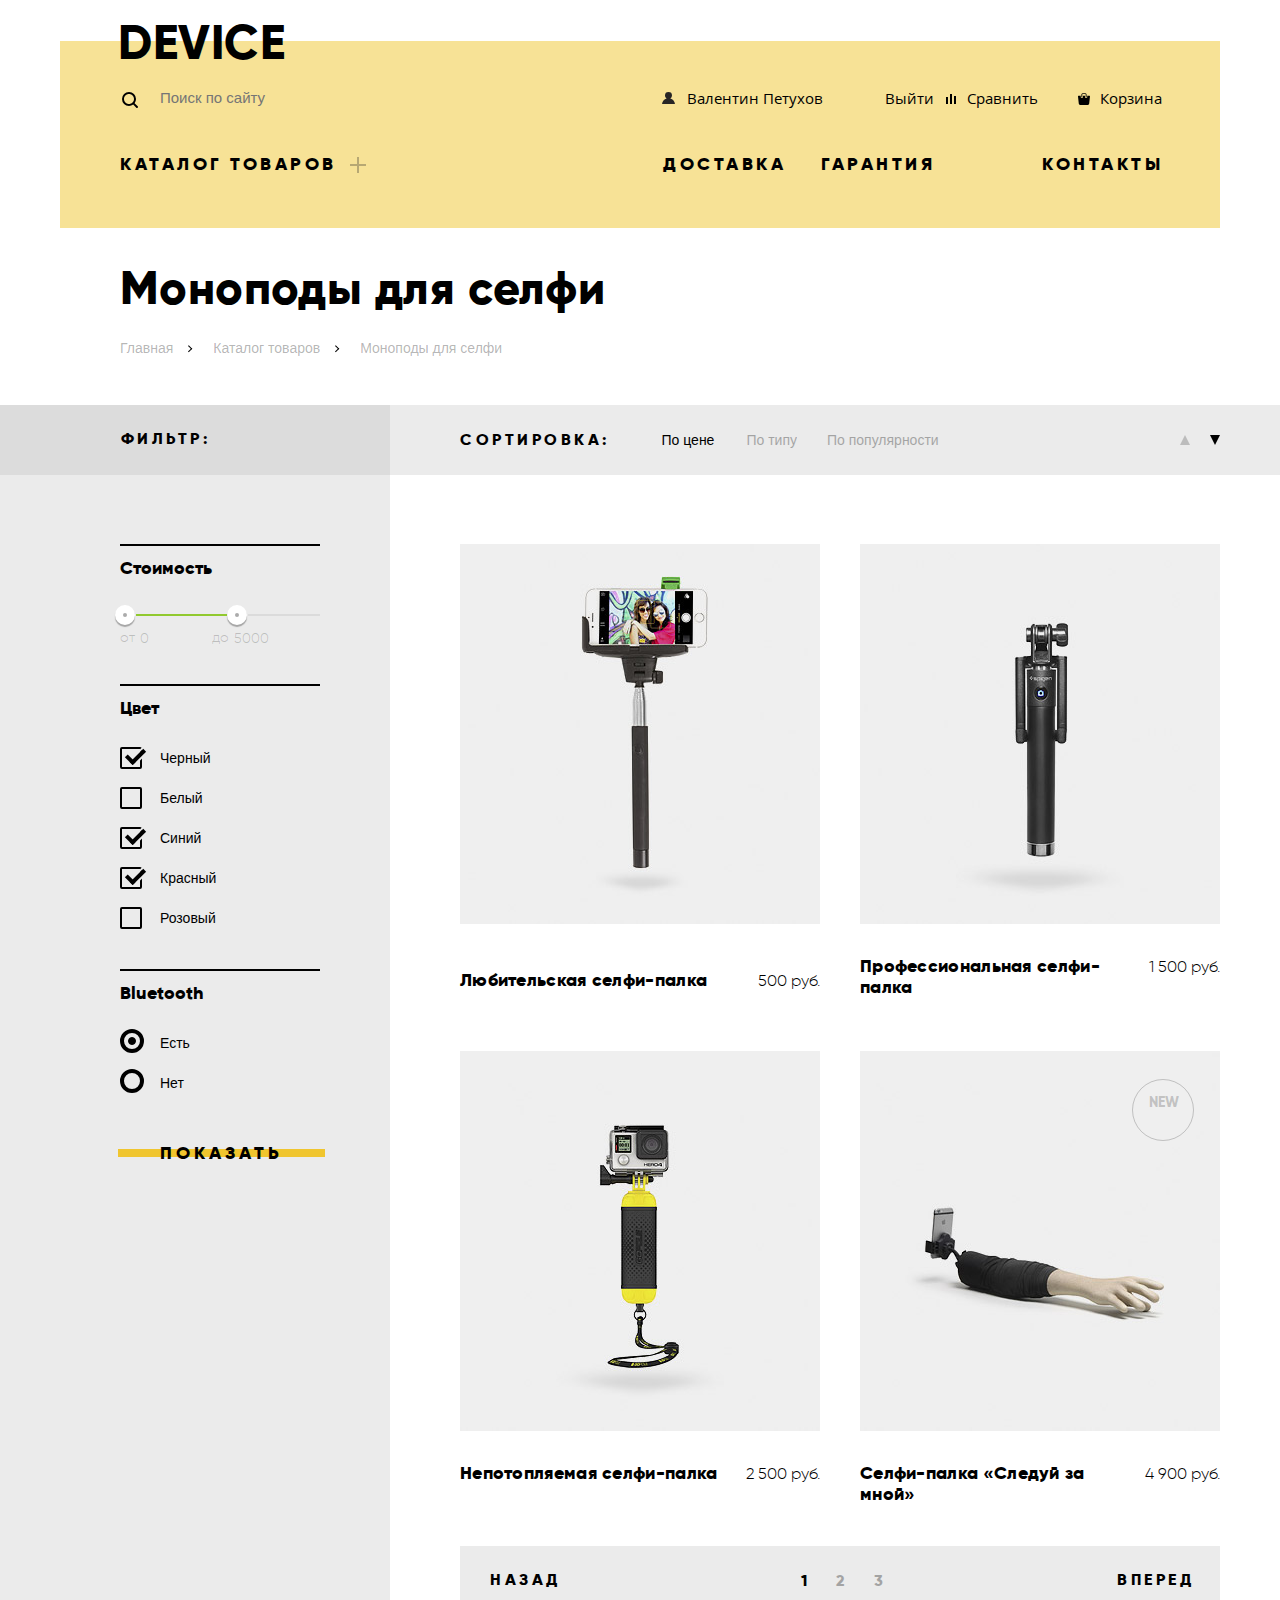
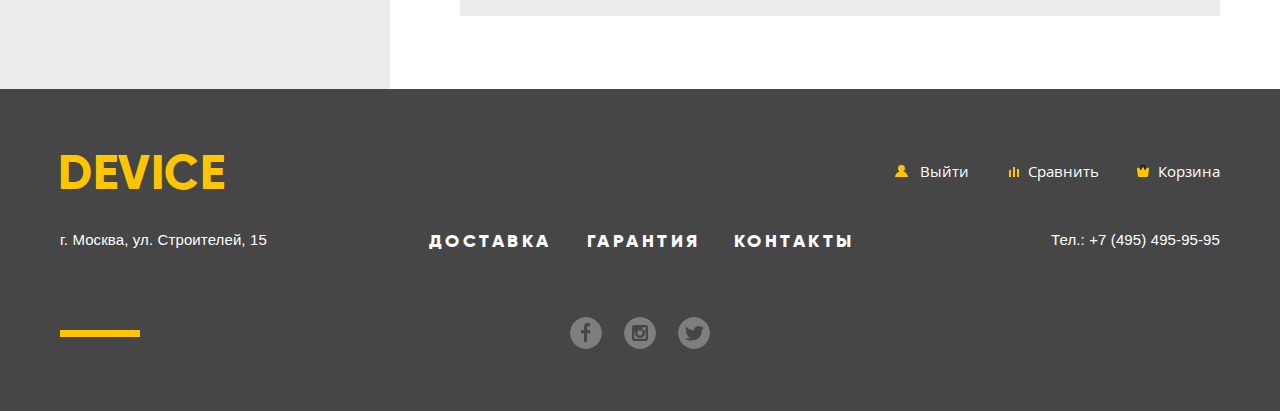
==== commit 65ee19c7: "Готовая верстка" ====
--- a/catalog.html
+++ b/catalog.html
@@ -10,29 +10,33 @@
 </head>
 
 <body>
-  <header class="header">
-    <div class="header_logo">
-      <a class="logo logo--catalog">DEVICE</a>
-    </div>
-    <div class="control__item control__item--search">
-      <form action="https://echo.htmlacademy.ru" class="form-search">
-        <label for="search" class="visually-hidden">Поиск по сайту</label>
-        <input id="search" class="form-search__input" type="search" placeholder="Поиск по сайту">
-        <button class="form-search__btn" type="submit">Найти</button>
-      </form>
-    </div>
-    <div class="menu-user menu-user--header">
-      <ul class="menu-user__items">
-        <li class="menu-user__item menu-user__item--profile"><a class="menu-user__link" href="#">Валентин Петухов</a></li>
-        <li class="menu-user__item menu-user__item--logout"><a class="menu-user__link" href="#">Выйти</a></li>
-        <li class="menu-user__item menu-user__item--compare"><a class="menu-user__link" href="#">Сравнить</a></li>
-        <li class="menu-user__item menu-user__item--basket"><a class="menu-user__link" href="#">Корзина</a></li>
-      </ul>
-    </div>
-
-    <nav class="main-nav main-nav--header">
+  <header class="header header--catalog">
+    <a class="logo logo--catalog">DEVICE</a>
+    <ul class="control">
+      <li class="control__item control__item--search">
+        <form action="https://echo.htmlacademy.ru" class="form-search">
+          <label for="search" class="visually-hidden">Поиск по сайту</label>
+          <input id="search" class="form-search__input" type="search" placeholder="Поиск по сайту">
+          <button class="form-search__btn" type="submit">Найти</button>
+        </form>
+      </li>
+      <li>
+        <ul class="menu-user menu-user--header">
+          <li>
+            <ul class="sign">
+              <li class="control__item menu-user__item menu-user__item--profile"><a class="menu-user__link" href="#">Валентин Петухов</a></li>
+              <li class="control__item menu-user__item menu-user__item--logout"><a class="menu-user__link" href="#">Выйти</a></li>
+            </ul>
+          </li>
+          <li class="control__item menu-user__item menu-user__item--compare"><a class="menu-user__link" href="#">Сравнить</a></li>
+          <li class="control__item menu-user__item menu-user__item--backet"><a class="menu-user__link" href="#">Корзина</a></li>
+        </ul>
+      </li>
+    </ul>
+    <nav class="main-nav">
       <ul class="main-nav__items">
-        <li class="main-nav__item catalog"><a class="main-nav__link" href="#">Каталог товаров</a>
+        <li class="main-nav__item catalog">
+          <a class="main-nav__link" href="#">Каталог товаров</a>
           <div class="submenu">
             <ul class="submenu__items">
               <li class="submenu__item"><a class="submenu__link" href="#">Виртуальная реальность</a></li>
@@ -44,24 +48,22 @@
             </ul>
           </div>
         </li>
-
         <li class="main-nav__item"><a class="main-nav__link" href="#">Доставка</a></li>
         <li class="main-nav__item"><a class="main-nav__link" href="#">Гарантия</a></li>
         <li class="main-nav__item"><a class="main-nav__link" href="#">Контакты</a></li>
       </ul>
     </nav>
-  </header>
-
-  <main class="content content--catalog">
-    <h1>Моноподы для селфи</h1>
+    <h1 class="catalog-title title">Моноподы для селфи</h1>
     <div class="breadcrumbs">
       <a href="index.html" class="breadcrumbs__link">Главная</a>
       <a href="#" class="breadcrumbs__link">Каталог товаров</a>
-      <a class="breadcrumbs__current title">Моноподы для селфи</a>
-    </div>
+      <a class="breadcrumbs__current">Моноподы для селфи</a>
+    </div>
+  </header>
+  <main class="content--catalog">
     <div class="catalog-wrapper">
       <section class="filter">
-        <h2>Фильтр:</h2>
+        <h2 class="section-title">Фильтр:</h2>
         <form class="filter__form" action="https://echo.htmlacademy.ru" method="get">
           <fieldset class="filter__group filter__group--cost">
             <legend class="filter__name">Стоимость</legend>
@@ -93,11 +95,11 @@
           </fieldset>
           <fieldset class="filter__group filter__group--bluetooth">
             <legend class="filter__name">Bluetooth</legend>
-            <div class="filter__list-options">
-              <input class="filter__radio" type="radio" id="bt-y" name="bt" checked>
-              <label for="btn-yes" class="filter__option" tabindex="0">Есть</label>
-              <input class="filter__radio" type="radio" id="bt-n" name="bt">
-              <label for="btn-no" class="filter__option" tabindex="0">Нет</label>
+            <div class="filter__options">
+              <input class="filter__radio" type="radio" id="bt-yes" name="bt" checked>
+              <label for="bt-yes" class="filter__option" tabindex="0">Есть</label>
+              <input class="filter__radio" type="radio" id="bt-no" name="bt">
+              <label for="bt-no" class="filter__option" tabindex="0">Нет</label>
             </div>
           </fieldset>
           <button class="filter__btn btn" type="submit">Показать</button>
@@ -106,7 +108,7 @@
 
       <section class="catalog-list">
         <div class="sort">
-          <h2 class="title">Сортировка:</h2>
+          <h2 class="section-title">Сортировка:</h2>
           <div class="sort__crit">
             <a class="sort__crit-item sort__crit-item--current " href="#">По цене</a>
             <a class="sort__crit-item" href="#">По типу</a>
@@ -122,51 +124,51 @@
           <h2 class="visually-hidden">Список выбранных товаров</h2>
           <ul class="goods__items">
             <li class="goods__item">
-              <img src="img/product1.jpg" width="100" height="100" alt="Любительская селфи-палка">
-              <div class="goods__item-info">
-                <a href="#">
-                  <h3 class="goods__item-title">Любительская селфи-палка</h3>
-                  <span class="goods__item-price">500 руб.</span>
-                </a>
-              </div>
-              <div class="goods__item-hover">
-                <a href="#" class="goods__btn btn">В корзину</a>
-                <a href="#" class="goods__compare">Добавить к сравнению</a>
-              </div>
-            </li>
-            <li class="goods__item">
-              <img src="img/product2.jpg" width="100" height="100" alt="Профессиональная селфи-палка">
-              <div class="goods__item-info">
-                <a href="#">
-                  <h3 class="goods__item-title">Профессиональная селфи-палка</h3>
-                  <span class="goods__item-price">1 500 руб.</span>
-                </a>
-              </div>
-              <div class="goods__item-hover">
-                <a href="#" class="goods__btn btn">В корзину</a>
-                <a href="#" class="goods__compare">Добавить к сравнению</a>
-              </div>
-            </li>
-            <li class="goods__item">
-              <img src="img/product3.jpg" width="100" height="100" alt="Непотопляемая селфи-палка">
-              <div class="goods__item-info">
-                <a href="#">
-                  <h3 class="goods__item-title">Непотопляемая селфи-палка</h3>
-                  <span class="goods__item-price">2 500 руб.</span>
-                </a>
-              </div>
-              <div class="goods__item-hover">
-                <a href="#" class="goods__btn btn">В корзину</a>
-                <a href="#" class="goods__compare">Добавить к сравнению</a>
-              </div>
-            </li>
-            <li class="goods__item goods__item--new">
-              <img src="img/product4.jpg" width="100" height="100" alt="Селфи-палка &laquo;Следуй за мной&raquo;">
-              <div class="goods__item-info">
-                <a href="#">
-                  <h3 class="goods__item-title">Селфи-палка &laquo;Следуй за мной&raquo;</h3>
-                  <span class="goods__item-price">4 900 руб.</span>
-                </a>
+              <p class="goods__item-image">
+                <img class="goods__item-image" src="img/product1.jpg" width="360" height="380" alt="Любительская селфи-палка">
+              </p>
+              <div class="goods__item-info">
+                <h3 class="goods__item-title"><a href="#">Любительская селфи-палка</a></h3>
+                <span class="goods__item-price">500 руб.</span>
+              </div>
+              <div class="goods__item-hover">
+                <a href="#" class="goods__btn btn">В корзину</a>
+                <a href="#" class="goods__compare">Добавить к сравнению</a>
+              </div>
+            </li>
+            <li class="goods__item">
+              <p class="goods__item-image">
+                <img src="img/product2.jpg" width="360" height="380" alt="Профессиональная селфи-палка">
+              </p>
+              <div class="goods__item-info">
+                <h3 class="goods__item-title"><a href="#">Профессиональная селфи-палка</a></h3>
+                <span class="goods__item-price">1 500 руб.</span>
+              </div>
+              <div class="goods__item-hover">
+                <a href="#" class="goods__btn btn">В корзину</a>
+                <a href="#" class="goods__compare">Добавить к сравнению</a>
+              </div>
+            </li>
+            <li class="goods__item">
+              <p class="goods__item-image">
+                <img src="img/product3.jpg" width="360" height="380" alt="Непотопляемая селфи-палка">
+              </p>
+              <div class="goods__item-info">
+                <h3 class="goods__item-title"><a href="#">Непотопляемая селфи-палка</a></h3>
+                <span class="goods__item-price">2 500 руб.</span>
+              </div>
+              <div class="goods__item-hover">
+                <a href="#" class="goods__btn btn">В корзину</a>
+                <a href="#" class="goods__compare">Добавить к сравнению</a>
+              </div>
+            </li>
+            <li class="goods__item">
+              <p class="goods__item-image goods__item-image--new">
+                <img src="img/product4.jpg" width="360" height="380" alt="Селфи-палка &laquo;Следуй за мной&raquo;">
+              </p>
+              <div class="goods__item-info">
+                <h3 class="goods__item-title"><a href="#">Селфи-палка &laquo;Следуй за мной&raquo;</a></h3>
+                <span class="goods__item-price">4 900 руб.</span>
               </div>
               <div class="goods__item-hover">
                 <a href="#" class="goods__btn btn">В корзину</a>
@@ -177,7 +179,7 @@
         </div>
 
         <div class="page-list">
-          <a class="page-list__item pagination__item--prev" href="#">Назад</a>
+          <a class="page-list__item page-list__item--prev" href="#">Назад</a>
           <div class="page-list__number">
             <a class="page-list__item page-list__item--current" href="#">1</a>
             <a class="page-list__item" href="#">2</a>
@@ -191,14 +193,14 @@
   </main>
 
 
-  <footer class="footer">
+  <footer class="footer footer--catalog">
     <div class="footer__user-menu">
-      <a class="footer__logo logo--footer" href="index.html">Device</a>
-      <div class="user-menu user-menu--footer">
+      <a class="logo logo--footer" href="index.html">Device</a>
+      <div class="user-menu">
         <ul class="user-menu__items">
-          <li class="user-menu__item "><a class="user-menu__item__link" href="#">Выйти</a></li>
-          <li class="user-menu__item"><a class="user-menu__item__link" href="#">Сравнить</a></li>
-          <li class="user-menu__item"><a class="user-menu__item__link" href="#">Корзина</a></li>
+          <li class="user-menu__item user-menu__item--logout"><a class="user-menu__link" href="#">Выйти</a></li>
+          <li class="user-menu__item user-menu__item--compare"><a class="user-menu__link" href="#">Сравнить</a></li>
+          <li class="user-menu__item user-menu__item--backet"><a class="user-menu__link" href="#">Корзина</a></li>
         </ul>
       </div>
 
--- a/css/style.css
+++ b/css/style.css
@@ -159,7 +159,7 @@
                     #fff 100%);
   }
 
-  .header--page {
+  .header--catalog {
     height: 373px;
     background-image: linear-gradient(to bottom,
                       transparent 0,
@@ -209,28 +209,29 @@
   padding: 0 60px;
   justify-content: space-between;
   align-items: center;
-  outline: 1px solid #666;
-}
-
-.menu-user {
+  list-style: none;
+ }
+
+.menu-user--header {
   margin: 0;
   padding: 0;
-  width: 280px;
+  width: 498px;
   display: flex;
   justify-content: space-between;
   list-style: none;
 }
 
-.menu-user__items {
+.sign {
+  width: 280px;
   margin: 0;
+  margin-right: auto;
   padding: 0;
-  width: 280px;
-  display: flex;
-  justify-content: space-between;
+  display: flex;
+  justify-content: flex-start;
   list-style: none;
 }
 
-.menu-user__item {
+.control__item {
   margin-right: 37px;
   padding-left: 25px;
   position: relative;
@@ -238,35 +239,35 @@
   line-height: 36px;
 }
 
-.menu-user__item:last-child {
+.control__item:last-child {
   margin-right: 0;
 }
 
-.menu-user__item--search {
+.control__item--search {
   margin-right: auto;
 }
 
-.menu-user__item--profile {
+.control__item--profile {
   margin: 0;
 }
 
-.menu-user__item--logout {
+.control__item--logout {
   padding-left: 20px;
 }
 
-.menu-user__item--logout .menu-user__link {
+.control__item--logout .control__link {
   opacity: 0.3;
 }
 
-.menu-user__item--logout .menu-user__link:hover {
+.control__item--logout .control__link:hover {
   opacity: 0.6;
 }
 
-.menu-user__item--logout .menu-user__link:active {
+.control__item--logout .control__link:active {
   opacity: 1;
 }
 
-.menu-user__item::before {
+.control__item::before {
   content: "";
   position: absolute;
   top: 12px;
@@ -274,7 +275,7 @@
   cursor: pointer;
 }
 
-.menu-user__item--search::before {
+.control__item--search::before {
   top: 18px;
   left: 2px;
   width: 16px;
@@ -399,7 +400,7 @@
   letter-spacing: 3.5px;
 }
 
-.main-nav_item:last-child {
+.main-nav__item:last-child {
   margin-right: -3px;
   padding-right: 0;
 }
@@ -632,7 +633,7 @@
   margin-bottom: 111px;
 }
 
-.popular-slider__parameter-feature {
+.popular-slider__parameter-value {
   width: 160px;
   font-family: "Gilroy", "Arial", sans-serif;
   font-size: 36px;
@@ -642,13 +643,13 @@
   color: #000;
 }
 
-.popular-slider__item--slide1 .popular-slider__parameter-feature:nth-child(1),
-.popular-slider__item--slide3 .popular-slider__parameter-feature:nth-child(1) {
+.popular-slider__item--slide1 .popular-slider__parameter-value:nth-child(1),
+.popular-slider__item--slide3 .popular-slider__parameter-value:nth-child(1) {
   width: 156px;
 }
 
-.popular-slider__item--slide1 .popular-slider__parameter-feature:nth-child(2),
-.popular-slider__item--slide3 .popular-slider__parameter-feature:nth-child(2) {
+.popular-slider__item--slide1 .popular-slider__parameter-value:nth-child(2),
+.popular-slider__item--slide3 .popular-slider__parameter-value:nth-child(2) {
   width: 135px;
 }
 
@@ -656,6 +657,7 @@
   padding: 0;
   padding-top: 8px;
   padding-left: 4px;
+  text-align: left;
   font-family: "OpenSans", "Arial", sans-serif;
   font-size: 13px;
   font-weight: 300;
@@ -802,9 +804,9 @@
   background-position: right 85px;
 }
 
-#tab1:checked ~ .services__list .services__item--delivery,
-#tab2:checked ~ .services__list .services__item--warranty,
-#tab3:checked ~ .services__list .services__item--credit {
+#tab1:checked ~ .services__items .services__item--delivery,
+#tab2:checked ~ .services__items .services__item--warranty,
+#tab3:checked ~ .services__items .services__item--credit {
   display: block;
 }
 
@@ -863,6 +865,21 @@
 	height: 100px;
   background-color: #fff;
   background-repeat: no-repeat;
+  opacity: .3;
+}
+
+.logotypes__link .active {
+	display: none;
+}
+
+.logotypes__link:hover .active {
+	display: block;
+}
+.logotypes__link:hover .noactive {
+	display: none;
+}
+.logotypes__link:hover {
+	opacity: 1;
 }
 
 /* Блок информации */
@@ -922,14 +939,14 @@
   max-width: 475px;
 }
 
-.about__carrier-list {
+.about__partners-items {
   margin: 0;
   margin-bottom: 20px;
   padding: 0;
   list-style: none;
 }
 
-.about__carrier-item {
+.about__partners-item {
   padding-left: 35px;
   font-family: "Gilroy", "Arial", sans-serif;
   font-size: 16px;
@@ -939,7 +956,7 @@
   position: relative;
 }
 
-.about__carrier-item::before {
+.about__partners-item::before {
   content: "";
   position: absolute;
   top: 15px;
@@ -991,7 +1008,7 @@
   position: relative;
 }
 
-.footer--page .footer__user-menu {
+.footer--catalog .footer__user-menu {
   padding-top: 64px;
 }
 
@@ -1002,12 +1019,10 @@
 }
 
 
-.user-menu {
+.user-menu__items {
   width: 325px;
   margin: 0;
   padding: 0;
-  display: -webkit-box;
-  display: -ms-flexbox;
   display: flex;
   justify-content: space-between;
   align-items: center;
@@ -1065,7 +1080,7 @@
   color: #fff;
 }
 
-.footer__line--middle {
+.footer__info {
   margin-bottom: 57px;
 }
 
@@ -1082,9 +1097,9 @@
   text-align: right;
 }
 
-.footer-menu {
+.main-nav--footer .main-nav__items {
   max-width: 700px;
-  padding-top: 2px;
+  padding: 2px 0 0 40px;
   display: flex;
   flex-wrap: wrap;
   margin: 0;
@@ -1093,7 +1108,8 @@
   list-style: none;
 }
 
-.footer-menu__item {
+.main-nav--footer .main-nav__item {
+  margin: 0px;
   padding-right: 35px;
   font-family: "Gilroy", "Arial", sans-serif;
   font-weight: 800;
@@ -1103,26 +1119,26 @@
   text-align: center;
 }
 
-.footer-menu__item:nth-of-type(2) {
+.main-nav--footer .main-nav__item:nth-of-type(2) {
   padding-right: 33px;
 }
 
-.footer-menu__item:nth-of-type(3) {
+.main-nav--footer .main-nav__item:nth-of-type(3) {
   padding-right: 37px;
 }
 
-.footer-menu__link {
+.main-nav--footer .main-nav__link {
   color: #fff;
   font-size: 18px;
   line-height: 36px;
 }
 
-.footer__line--bottom {
+.footer__social {
   margin: 0 auto;
   padding-bottom: 60px;
 }
 
-.footer__decor {
+.footer__decoration {
   width: 80px;
   height: 7px;
   background-color: #FFC600;
@@ -1148,16 +1164,16 @@
   opacity: 0.3;
 }
 
-.btn-tw {
+.social__btn--tw {
   background-image: url("..//img/twitter.svg");
   margin-right: 0;
 }
 
-.btn-insta {
+.social__btn--inst {
   background-image: url("..//img/instagram.svg");
 }
 
-.btn-fb {
+.social__btn--fb {
   background-image: url("..//img/fb.svg");
 }
 
@@ -1178,6 +1194,11 @@
 }
 
 /* breadcrumbs */
+.catalog-title {
+  margin-top: 49px;
+  margin-bottom: 14px;
+  padding-left: 60px;
+}
 
 .breadcrumbs {
   padding-left: 60px;
@@ -1217,14 +1238,14 @@
 }
 
 
-/* Контент каталога */
-
-.content--page {
+/* Каталог*/
+
+.content--catalog {
   width: 100%;
   position: relative;
 }
 
-.content--page::before {
+.content--catalog::before {
   content: "";
   width: 100%;
   height: 70px;
@@ -1234,19 +1255,15 @@
   z-index: 0;
 }
 
-.page-wrapper {
+.catalog-wrapper {
   width: 1160px;
   margin: 0 auto;
-  display: -webkit-box;
-  display: -ms-flexbox;
   display: flex;
   justify-content: space-between;
 }
 
 .filter,
-.column-right-wrap {
-  display: -webkit-box;
-  display: -ms-flexbox;
+.catalog-list {
   display: flex;
   flex-direction: column;
   justify-content: flex-start;
@@ -1298,7 +1315,7 @@
   z-index: -5;
 }
 
-.column-right-wrap {
+.catalog-list {
   width: 760px;
   padding-left: 70px;
   margin-right: auto;
@@ -1317,7 +1334,7 @@
   z-index: 10;
 }
 
-.sort__criterions {
+.sort__crit {
   margin-left: 22px;
   display: -webkit-box;
   display: -ms-flexbox;
@@ -1326,7 +1343,7 @@
   align-items: center;
 }
 
-.sort__criterions-item {
+.sort__crit-item {
   margin-left: 30px;
   font-family: "OpenSans", "Arial", sans-serif;
   font-size: 14px;
@@ -1335,12 +1352,12 @@
   opacity: 0.3;
 }
 
-.sort__criterions-item:nth-of-type(2) {
+.sort__crit-item:nth-of-type(2) {
   margin-left: 32px;
 }
 
-.sort__criterions-item--current,
-.sort__criterions-item:active {
+.sort__crit-item--current,
+.sort__crit-item:active {
   opacity: 1;
 }
 
@@ -1384,12 +1401,10 @@
 
 /* Лист товаров */
 
-.goods__list {
+.goods__items {
   margin: 0;
   margin-top: 34px;
   padding: 0;
-  display: -webkit-box;
-  display: -ms-flexbox;
   display: flex;
   flex-direction: row;
   flex-wrap: wrap;
@@ -1535,14 +1550,14 @@
   border-top: 2px solid #000;
 }
 
-.filter__cost-range {
+.filter__range {
   height: 24px;
   margin-top: 27px;
   position: relative;
   cursor: pointer;
 }
 
-.filter__cost-range span {
+.filter__range span {
   position: absolute;
   top: 0;
   width: 4px;
@@ -1561,7 +1576,7 @@
   left: 107px;
 }
 
-.filter__cost-range span:hover {
+.filter__range span:hover {
   border: 9px solid #fff;
   top: -1px;
 }
@@ -1613,7 +1628,7 @@
   color: rgba(0, 0, 0, 0.2);
 }
 
-.filter__list-options {
+.filter__options {
   margin-top: 20px;
   display: flex;
   flex-direction: column;
@@ -1706,7 +1721,7 @@
 
 /* paginator */
 
-.pagination {
+.page-list {
   height: 70px;
   margin-top: 23px;
   margin-bottom: 73px;
@@ -1716,14 +1731,14 @@
   background-color: #EBEBEB;
 }
 
-.pagination__number {
+.page-list__number {
   display: flex;
   width: 110px;
   margin-left: 14px;
   justify-content: space-around;
 }
 
-.pagination__item {
+.page-list__item {
   font-family: "Gilroy", "Arial", sans-serif;
   font-weight: 800;
   font-size: 16px;
@@ -1735,32 +1750,32 @@
   cursor: pointer;
 }
 
-.pagination__item--current {
+.page-list__item--current {
   opacity: 1;
 }
 
-.pagination__item--prev,
-.pagination__item--next {
+.page-list__item--prev,
+.page-list__item--next {
   height: 20px;
   padding: 25px 26px 25px 30px;
   opacity: 1;
 }
 
-.pagination__item--prev:hover,
-.pagination__item--next:hover {
+.page-list__item--prev:hover,
+.page-list__item--next:hover {
   background-color: #D9D9D9;
 }
 
-.pagination__item--prev:active,
-.pagination__item--next:active {
+.page-list__item--prev:active,
+.page-list__item--next:active {
   color: rgba(0, 0, 0, 0.3);
 }
 
-.pagination__item:hover {
+.page-list__item:hover {
   opacity: 0.6;
 }
 
-.pagination__item:active {
+.page-list__item:active {
    opacity: 1;
 }
 
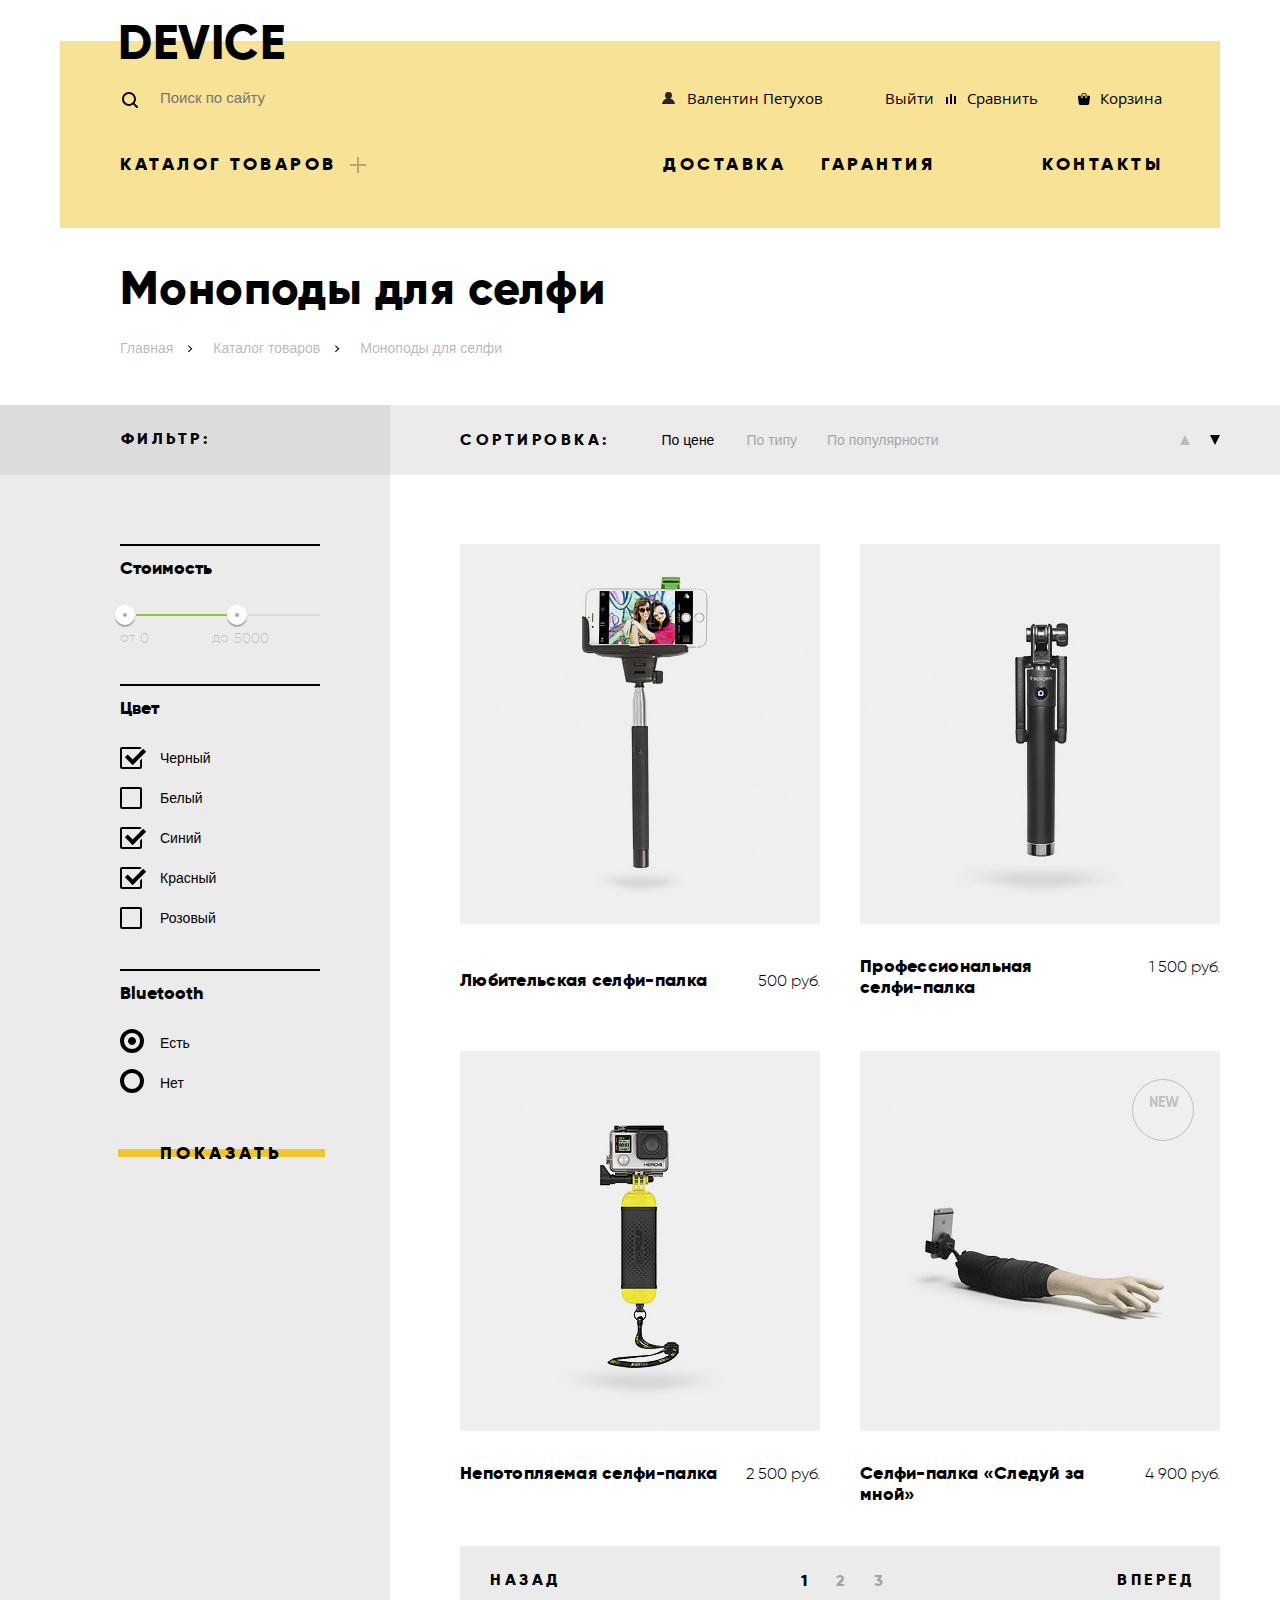
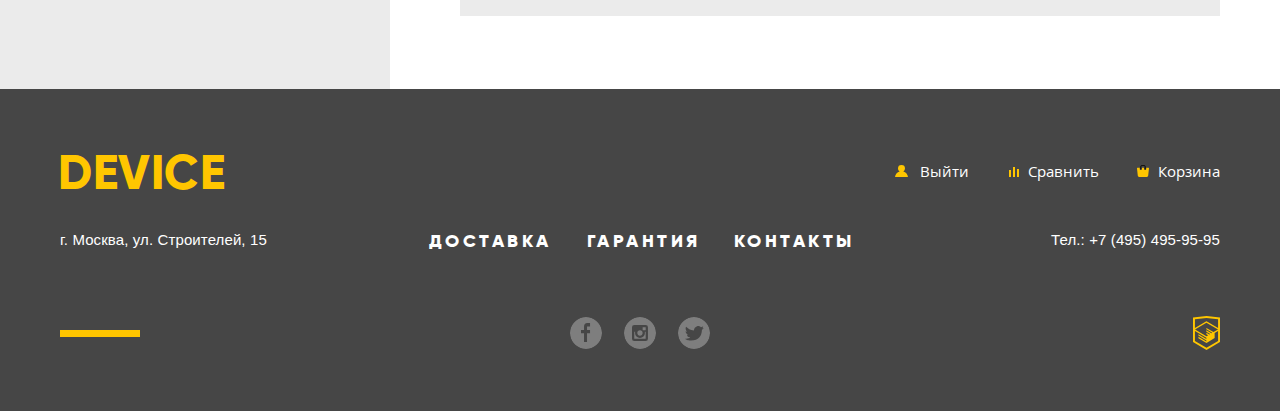
==== commit cc899980: "Устранение замечаний по Б11" ====
--- a/catalog.html
+++ b/catalog.html
@@ -141,7 +141,7 @@
                 <img src="img/product2.jpg" width="360" height="380" alt="Профессиональная селфи-палка">
               </p>
               <div class="goods__item-info">
-                <h3 class="goods__item-title"><a href="#">Профессиональная селфи-палка</a></h3>
+                <h3 class="goods__item-title"><a href="#">Профессиональная<br> селфи-палка</a></h3>
                 <span class="goods__item-price">1 500 руб.</span>
               </div>
               <div class="goods__item-hover">
--- a/css/style.css
+++ b/css/style.css
@@ -116,7 +116,11 @@
   top: 50%;
   left: 0;
   background-color: #f0c52e;
-  transform: translateY(-50%);
+  -webkit-transform: translateY(-50%);
+      -ms-transform: translateY(-50%);
+          transform: translateY(-50%);
+  -webkit-transition: height 0.2s;
+  -o-transition: height 0.2s;
   transition: height 0.2s;
   z-index: -1;
 }
@@ -124,6 +128,8 @@
 .btn:hover::before,
 .btn:focus::before {
   height: 100%;
+  -webkit-transition: all 0.2s;
+  -o-transition: all 0.2s;
   transition: all 0.2s;
 }
 
@@ -149,7 +155,22 @@
   padding-top: 20px;
   position: relative;
   background: transparent;
-  box-shadow: none;
+  -webkit-box-shadow: none;
+          box-shadow: none;
+  background-image: -webkit-linear-gradient(top,
+                    #fff 0,
+                    #fff 28px,
+                    #F7E296 28px,
+                    #F7E296 328px,
+                    #fff 328px,
+                    #fff 100%);
+  background-image: -o-linear-gradient(top,
+                    #fff 0,
+                    #fff 28px,
+                    #F7E296 28px,
+                    #F7E296 328px,
+                    #fff 328px,
+                    #fff 100%);
   background-image: linear-gradient(to bottom,
                     #fff 0,
                     #fff 28px,
@@ -161,6 +182,28 @@
 
   .header--catalog {
     height: 373px;
+    background-image: -webkit-gradient(linear,
+                      left top, left bottom,
+                      color-stop(0, transparent),
+                      color-stop(7.5%, transparent),
+                      color-stop(7.5%, #F7E296),
+                      color-stop(55%, #F7E296),
+                      color-stop(55%, transparent),
+                      to(transparent));
+    background-image: -webkit-linear-gradient(top,
+                      transparent 0,
+                      transparent 7.5%,
+                      #F7E296 7.5%,
+                      #F7E296 55%,
+                      transparent 55%,
+                      transparent 100%);
+    background-image: -o-linear-gradient(top,
+                      transparent 0,
+                      transparent 7.5%,
+                      #F7E296 7.5%,
+                      #F7E296 55%,
+                      transparent 55%,
+                      transparent 100%);
     background-image: linear-gradient(to bottom,
                       transparent 0,
                       transparent 7.5%,
@@ -204,11 +247,17 @@
 /* Меню и навигация */
 
 .control {
+  display: -webkit-box;
+  display: -ms-flexbox;
   display: flex;
   margin: 42px 0 15px 0;
   padding: 0 60px;
-  justify-content: space-between;
-  align-items: center;
+  -webkit-box-pack: justify;
+      -ms-flex-pack: justify;
+          justify-content: space-between;
+  -webkit-box-align: center;
+      -ms-flex-align: center;
+          align-items: center;
   list-style: none;
  }
 
@@ -216,8 +265,12 @@
   margin: 0;
   padding: 0;
   width: 498px;
-  display: flex;
-  justify-content: space-between;
+  display: -webkit-box;
+  display: -ms-flexbox;
+  display: flex;
+  -webkit-box-pack: justify;
+      -ms-flex-pack: justify;
+          justify-content: space-between;
   list-style: none;
 }
 
@@ -226,8 +279,12 @@
   margin: 0;
   margin-right: auto;
   padding: 0;
-  display: flex;
-  justify-content: flex-start;
+  display: -webkit-box;
+  display: -ms-flexbox;
+  display: flex;
+  -webkit-box-pack: start;
+      -ms-flex-pack: start;
+          justify-content: flex-start;
   list-style: none;
 }
 
@@ -319,6 +376,8 @@
 }
 
 .form-search {
+  display: -webkit-box;
+  display: -ms-flexbox;
   display: flex;
 }
 
@@ -382,11 +441,17 @@
 }
 
 .main-nav__items {
+  display: -webkit-box;
+  display: -ms-flexbox;
   display: flex;
   margin: 32px 0 15px 0;
   padding: 0 60px 35px;
-  justify-content: flex-start;
-  align-items: center;
+  -webkit-box-pack: start;
+      -ms-flex-pack: start;
+          justify-content: flex-start;
+  -webkit-box-align: center;
+      -ms-flex-align: center;
+          align-items: center;
   list-style: none;
 }
 
@@ -447,8 +512,11 @@
   margin-top: 5px;
   padding: 25px 400px 29px 60px;
   min-height: 100px;
-  display: flex;
-  flex-wrap: wrap;
+  display: -webkit-box;
+  display: -ms-flexbox;
+  display: flex;
+  -ms-flex-wrap: wrap;
+      flex-wrap: wrap;
   border: none;
   background-color: #F7E296;
   list-style: none;
@@ -493,16 +561,23 @@
 .popular-slider__item {
   width: 1110px;
   display: none;
-  flex-direction: row;
-  justify-content: space-between;
-  flex-wrap: nowrap;
+  -webkit-box-orient: horizontal;
+  -webkit-box-direction: normal;
+      -ms-flex-direction: row;
+          flex-direction: row;
+  -webkit-box-pack: justify;
+      -ms-flex-pack: justify;
+          justify-content: space-between;
+  -ms-flex-wrap: nowrap;
+      flex-wrap: nowrap;
   min-height: 500px;
   position: relative;
 }
 
 .popular-slider__image {
   min-width: 480px;
-  box-sizing: border-box;
+  -webkit-box-sizing: border-box;
+          box-sizing: border-box;
 }
 
 .popular-slider__item--slide1 .popular-slider__image {
@@ -525,8 +600,12 @@
 }
 
 .popular-slider__controls {
-  display: flex;
-  justify-content: space-between;
+  display: -webkit-box;
+  display: -ms-flexbox;
+  display: flex;
+  -webkit-box-pack: justify;
+      -ms-flex-pack: justify;
+          justify-content: space-between;
   position: absolute;
   bottom: 254px;
   right: 82px;
@@ -561,14 +640,20 @@
 #slide2:checked ~ .popular-slider__controls .popular-slider__control[for="slide2"]::after,
 #slide3:checked ~ .popular-slider__controls .popular-slider__control[for="slide3"]::after {
   display: block;
-  order: 30;
+  -webkit-box-ordinal-group: 31;
+      -ms-flex-order: 30;
+          order: 30;
 }
 
 #slide1:checked ~ .popular-slider__wrapper .popular-slider__item--slide1,
 #slide2:checked ~ .popular-slider__wrapper .popular-slider__item--slide2,
 #slide3:checked ~ .popular-slider__wrapper .popular-slider__item--slide3 {
-  display: flex;
-  order: 20;
+  display: -webkit-box;
+  display: -ms-flexbox;
+  display: flex;
+  -webkit-box-ordinal-group: 21;
+      -ms-flex-order: 20;
+          order: 20;
 }
 
 .popular-slider__item--slide1::before,
@@ -582,7 +667,8 @@
   font-weight: 800;
   line-height: 179.2px;
   color: #fff;
-  align-self: flex-end;
+  -ms-flex-item-align: end;
+      align-self: flex-end;
 }
 
 .popular-slider__item--slide1::before {
@@ -678,12 +764,20 @@
 
 .catalog-category__items {
 
+  display: -webkit-box;
+
+  display: -ms-flexbox;
+
   display: flex;
   padding: 0;
   margin: 0;
-  justify-content: space-between;
-  flex-wrap: wrap;
-  box-sizing: border-box;
+  -webkit-box-pack: justify;
+      -ms-flex-pack: justify;
+          justify-content: space-between;
+  -ms-flex-wrap: wrap;
+      flex-wrap: wrap;
+  -webkit-box-sizing: border-box;
+          box-sizing: border-box;
   list-style: none;
 }
 
@@ -705,16 +799,36 @@
   height: 160px;
   margin-bottom: 34px;
   background-color: #F7E296;
-  display: flex;
-  flex-direction: column;
-  align-items: center;
-  justify-content: center;
+  display: -webkit-box;
+  display: -ms-flexbox;
+  display: flex;
+  -webkit-box-orient: vertical;
+  -webkit-box-direction: normal;
+      -ms-flex-direction: column;
+          flex-direction: column;
+  -webkit-box-align: center;
+      -ms-flex-align: center;
+          align-items: center;
+  -webkit-box-pack: center;
+      -ms-flex-pack: center;
+          justify-content: center;
+}
+
+.catalog-category__img-wrapper--correction {
+  -webkit-box-pack: end;
+      -ms-flex-pack: end;
+          justify-content: flex-end;
 }
 
 .catalog-category__link {
   width: 160px;
-  display: flex;
-  flex-direction: column;
+  display: -webkit-box;
+  display: -ms-flexbox;
+  display: flex;
+  -webkit-box-orient: vertical;
+  -webkit-box-direction: normal;
+      -ms-flex-direction: column;
+          flex-direction: column;
 }
 
 .catalog-category__link:hover,
@@ -732,6 +846,7 @@
 }
 
 .catalog-category__name {
+  margin: 0;
   font-family: "Gilroy", "Arial", sans-serif;
   font-size: 18px;
   font-weight: 800;
@@ -745,6 +860,22 @@
   width: 100%;
   margin-bottom: 95px;
   min-height: 390px;
+  background-image: -webkit-gradient(linear,
+                    left top, left bottom,
+                    color-stop(0, #fff),
+                    color-stop(26%, #fff),
+                    color-stop(26%, #E5E5E5),
+                    to(#E5E5E5));
+  background-image: -webkit-linear-gradient(top,
+                    #fff 0,
+                    #fff 26%,
+                    #E5E5E5 26%,
+                    #E5E5E5 100%);
+  background-image: -o-linear-gradient(top,
+                    #fff 0,
+                    #fff 26%,
+                    #E5E5E5 26%,
+                    #E5E5E5 100%);
   background-image: linear-gradient(to bottom,
                     #fff 0,
                     #fff 26%,
@@ -755,16 +886,27 @@
 .services__wrapper {
   width: 1160px;
   margin: 0 auto;
-  display: flex;
-  justify-content: space-between;
+  display: -webkit-box;
+  display: -ms-flexbox;
+  display: flex;
+  -webkit-box-pack: justify;
+      -ms-flex-pack: justify;
+          justify-content: space-between;
 }
 
 .services__controls {
   width: 285px;
   padding-top: 82px;
-  display: flex;
-  flex-direction: column;
-  justify-content: flex-start;
+  display: -webkit-box;
+  display: -ms-flexbox;
+  display: flex;
+  -webkit-box-orient: vertical;
+  -webkit-box-direction: normal;
+      -ms-flex-direction: column;
+          flex-direction: column;
+  -webkit-box-pack: start;
+      -ms-flex-pack: start;
+          justify-content: flex-start;
   position: relative;
 }
 
@@ -855,8 +997,12 @@
 }
 
 .logotypes__items {
-  display: flex;
-  justify-content: space-between;
+  display: -webkit-box;
+  display: -ms-flexbox;
+  display: flex;
+  -webkit-box-pack: justify;
+      -ms-flex-pack: justify;
+          justify-content: space-between;
 }
 
 .logotypes__link {
@@ -887,17 +1033,30 @@
 .info {
   width: 1160px;
   margin: 0 auto 83px;
-  display: flex;
-  justify-content: space-between;
+  display: -webkit-box;
+  display: -ms-flexbox;
+  display: flex;
+  -webkit-box-pack: justify;
+      -ms-flex-pack: justify;
+          justify-content: space-between;
 }
 
 .about, .contacts {
   width: 560px;
   min-height: 573px;
-  display: flex;
-  flex-direction: column;
-  justify-content: flex-start;
-  align-items: flex-start;
+  display: -webkit-box;
+  display: -ms-flexbox;
+  display: flex;
+  -webkit-box-orient: vertical;
+  -webkit-box-direction: normal;
+      -ms-flex-direction: column;
+          flex-direction: column;
+  -webkit-box-pack: start;
+      -ms-flex-pack: start;
+          justify-content: flex-start;
+  -webkit-box-align: start;
+      -ms-flex-align: start;
+          align-items: flex-start;
   position: relative;
 }
 
@@ -996,15 +1155,23 @@
 .footer__social {
   width: 1160px;
   margin: 0 auto;
-  display: flex;
-  justify-content: space-between;
-  align-items: center;
+  display: -webkit-box;
+  display: -ms-flexbox;
+  display: flex;
+  -webkit-box-pack: justify;
+      -ms-flex-pack: justify;
+          justify-content: space-between;
+  -webkit-box-align: center;
+      -ms-flex-align: center;
+          align-items: center;
 }
 
 .footer__user-menu {
   margin-bottom: 32px;
   padding-top: 59px;
-  justify-content: flex-end;
+  -webkit-box-pack: end;
+      -ms-flex-pack: end;
+          justify-content: flex-end;
   position: relative;
 }
 
@@ -1023,9 +1190,15 @@
   width: 325px;
   margin: 0;
   padding: 0;
-  display: flex;
-  justify-content: space-between;
-  align-items: center;
+  display: -webkit-box;
+  display: -ms-flexbox;
+  display: flex;
+  -webkit-box-pack: justify;
+      -ms-flex-pack: justify;
+          justify-content: space-between;
+  -webkit-box-align: center;
+      -ms-flex-align: center;
+          align-items: center;
   list-style: none;
 }
 
@@ -1100,11 +1273,18 @@
 .main-nav--footer .main-nav__items {
   max-width: 700px;
   padding: 2px 0 0 40px;
-  display: flex;
-  flex-wrap: wrap;
+  display: -webkit-box;
+  display: -ms-flexbox;
+  display: flex;
+  -ms-flex-wrap: wrap;
+      flex-wrap: wrap;
   margin: 0;
-  justify-content: center;
-  align-items: center;
+  -webkit-box-pack: center;
+      -ms-flex-pack: center;
+          justify-content: center;
+  -webkit-box-align: center;
+      -ms-flex-align: center;
+          align-items: center;
   list-style: none;
 }
 
@@ -1148,7 +1328,9 @@
   display: -webkit-box;
   display: -ms-flexbox;
   display: flex;
-  justify-content: space-between;
+  -webkit-box-pack: justify;
+      -ms-flex-pack: justify;
+          justify-content: space-between;
   min-width: 140px;
   height: 34px;
 }
@@ -1202,8 +1384,12 @@
 
 .breadcrumbs {
   padding-left: 60px;
-  display: flex;
-  justify-content: flex-start;
+  display: -webkit-box;
+  display: -ms-flexbox;
+  display: flex;
+  -webkit-box-pack: start;
+      -ms-flex-pack: start;
+          justify-content: flex-start;
 }
 
 .breadcrumbs__link,
@@ -1230,7 +1416,9 @@
   border-bottom: 1px solid #000;
   border-right: 1px solid #000;
   background-color: transparent;
-  transform: rotate(-45deg) translateY(-50%);
+  -webkit-transform: rotate(-45deg) translateY(-50%);
+      -ms-transform: rotate(-45deg) translateY(-50%);
+          transform: rotate(-45deg) translateY(-50%);
 }
 
 .breadcrumbs__link:active {
@@ -1258,22 +1446,35 @@
 .catalog-wrapper {
   width: 1160px;
   margin: 0 auto;
-  display: flex;
-  justify-content: space-between;
+  display: -webkit-box;
+  display: -ms-flexbox;
+  display: flex;
+  -webkit-box-pack: justify;
+      -ms-flex-pack: justify;
+          justify-content: space-between;
 }
 
 .filter,
 .catalog-list {
-  display: flex;
-  flex-direction: column;
-  justify-content: flex-start;
+  display: -webkit-box;
+  display: -ms-flexbox;
+  display: flex;
+  -webkit-box-orient: vertical;
+  -webkit-box-direction: normal;
+      -ms-flex-direction: column;
+          flex-direction: column;
+  -webkit-box-pack: start;
+      -ms-flex-pack: start;
+          justify-content: flex-start;
 }
 
 .filter {
   width: 270px;
   margin-left: auto;
   padding-left: 60px;
-  align-items: flex-end;
+  -webkit-box-align: end;
+      -ms-flex-align: end;
+          align-items: flex-end;
   position: relative;
   z-index: 10;
 }
@@ -1329,8 +1530,12 @@
   display: -webkit-box;
   display: -ms-flexbox;
   display: flex;
-  align-items: center;
-  justify-content: flex-start;
+  -webkit-box-align: center;
+      -ms-flex-align: center;
+          align-items: center;
+  -webkit-box-pack: start;
+      -ms-flex-pack: start;
+          justify-content: flex-start;
   z-index: 10;
 }
 
@@ -1339,8 +1544,12 @@
   display: -webkit-box;
   display: -ms-flexbox;
   display: flex;
-  justify-content: space-between;
-  align-items: center;
+  -webkit-box-pack: justify;
+      -ms-flex-pack: justify;
+          justify-content: space-between;
+  -webkit-box-align: center;
+      -ms-flex-align: center;
+          align-items: center;
 }
 
 .sort__crit-item {
@@ -1365,7 +1574,9 @@
   display: -webkit-box;
   display: -ms-flexbox;
   display: flex;
-  justify-content: space-between;
+  -webkit-box-pack: justify;
+      -ms-flex-pack: justify;
+          justify-content: space-between;
   width: 40px;
   margin-left: auto;
 }
@@ -1405,11 +1616,20 @@
   margin: 0;
   margin-top: 34px;
   padding: 0;
-  display: flex;
-  flex-direction: row;
-  flex-wrap: wrap;
-  justify-content: space-between;
-  align-content: space-between;
+  display: -webkit-box;
+  display: -ms-flexbox;
+  display: flex;
+  -webkit-box-orient: horizontal;
+  -webkit-box-direction: normal;
+      -ms-flex-direction: row;
+          flex-direction: row;
+  -ms-flex-wrap: wrap;
+      flex-wrap: wrap;
+  -webkit-box-pack: justify;
+      -ms-flex-pack: justify;
+          justify-content: space-between;
+  -ms-flex-line-pack: justify;
+      align-content: space-between;
   list-style: none;
 }
 
@@ -1419,10 +1639,17 @@
 }
 
 .goods__item-info {
-  display: flex;
-  flex-wrap: nowrap;
-  justify-content: space-between;
-  align-items: baseline;
+  display: -webkit-box;
+  display: -ms-flexbox;
+  display: flex;
+  -ms-flex-wrap: nowrap;
+      flex-wrap: nowrap;
+  -webkit-box-pack: justify;
+      -ms-flex-pack: justify;
+          justify-content: space-between;
+  -webkit-box-align: baseline;
+      -ms-flex-align: baseline;
+          align-items: baseline;
 }
 
 .goods__item-title {
@@ -1448,6 +1675,8 @@
 }
 
 .goods__item:hover .goods__item-hover {
+  display: -webkit-box;
+  display: -ms-flexbox;
   display: flex;
 }
 
@@ -1457,9 +1686,16 @@
   margin: 0;
   padding: 0;
   display: none;
-  flex-direction: column;
-  justify-content: center;
-  align-items: center;
+  -webkit-box-orient: vertical;
+  -webkit-box-direction: normal;
+      -ms-flex-direction: column;
+          flex-direction: column;
+  -webkit-box-pack: center;
+      -ms-flex-pack: center;
+          justify-content: center;
+  -webkit-box-align: center;
+      -ms-flex-align: center;
+          align-items: center;
   position: absolute;
   top: 0;
   left: 0;
@@ -1513,7 +1749,8 @@
 .filter__form {
   width: 200px;
   margin-right: 72px;
-  box-sizing: border-box;
+  -webkit-box-sizing: border-box;
+          box-sizing: border-box;
 }
 
 .filter__group {
@@ -1565,7 +1802,8 @@
   background-color: #ABABAB;
   border: 8px solid #fff;
   border-radius: 50%;
-  box-shadow: 0 2px 1px 0 rgba(0, 1, 1, 0.3);
+  -webkit-box-shadow: 0 2px 1px 0 rgba(0, 1, 1, 0.3);
+          box-shadow: 0 2px 1px 0 rgba(0, 1, 1, 0.3);
 }
 
 .filter__range-left {
@@ -1610,6 +1848,8 @@
 }
 
 .filter__cost-equal {
+  display: -webkit-box;
+  display: -ms-flexbox;
   display: flex;
 }
 
@@ -1630,8 +1870,13 @@
 
 .filter__options {
   margin-top: 20px;
-  display: flex;
-  flex-direction: column;
+  display: -webkit-box;
+  display: -ms-flexbox;
+  display: flex;
+  -webkit-box-orient: vertical;
+  -webkit-box-direction: normal;
+      -ms-flex-direction: column;
+          flex-direction: column;
 }
 
 .filter__checkbox,
@@ -1670,9 +1915,13 @@
   height: 7px;
   border-left: 4px solid #000;
   border-bottom: 4px solid #000;
-  box-shadow: 0 2px 0 0 #EBEBEB,
+  -webkit-box-shadow: 0 2px 0 0 #EBEBEB,
   inset 0 -2px 0 0 #EBEBEB;
-  transform: rotate(-45deg);
+          box-shadow: 0 2px 0 0 #EBEBEB,
+  inset 0 -2px 0 0 #EBEBEB;
+  -webkit-transform: rotate(-45deg);
+      -ms-transform: rotate(-45deg);
+          transform: rotate(-45deg);
 }
 
 .filter__checkbox:hover + .filter__option::before,
@@ -1725,17 +1974,26 @@
   height: 70px;
   margin-top: 23px;
   margin-bottom: 73px;
-  display: flex;
-  justify-content: space-between;
-  align-items: center;
+  display: -webkit-box;
+  display: -ms-flexbox;
+  display: flex;
+  -webkit-box-pack: justify;
+      -ms-flex-pack: justify;
+          justify-content: space-between;
+  -webkit-box-align: center;
+      -ms-flex-align: center;
+          align-items: center;
   background-color: #EBEBEB;
 }
 
 .page-list__number {
+  display: -webkit-box;
+  display: -ms-flexbox;
   display: flex;
   width: 110px;
   margin-left: 14px;
-  justify-content: space-around;
+  -ms-flex-pack: distribute;
+      justify-content: space-around;
 }
 
 .page-list__item {
@@ -1794,11 +2052,15 @@
   height: 560px;
   padding: 0;
   border: none;
-  box-shadow: 10px 0 20px 0 rgba(0, 0, 0, 0.2),
+  -webkit-box-shadow: 10px 0 20px 0 rgba(0, 0, 0, 0.2),
+              0 20px 60px 5px rgba(0, 0, 0, 0.3);
+          box-shadow: 10px 0 20px 0 rgba(0, 0, 0, 0.2),
               0 20px 60px 5px rgba(0, 0, 0, 0.3);
   z-index: 20;
   opacity: 0;
-  transform: scale(0);
+  -webkit-transform: scale(0);
+      -ms-transform: scale(0);
+          transform: scale(0);
 }
 
 .popup-feedback {
@@ -1814,12 +2076,29 @@
   background-size: cover;
 }
 
-
+.popup-map--show,
+.popup-feedback--show {
+  -webkit-transform: scale(1);
+      -ms-transform: scale(1);
+          transform: scale(1);
+  opacity: 1;
+}
+
+.popup-feedback--error .popup-feedback__field,
+.popup-feedback--error .popup-feedback__letter {
+  background-color: #F6DADA;
+  color: rgba(0, 0, 0, 0.4);
+}
 
 .popup-feedback__line {
-  display: flex;
-  flex-wrap: nowrap;
-  justify-content: space-between;
+  display: -webkit-box;
+  display: -ms-flexbox;
+  display: flex;
+  -ms-flex-wrap: nowrap;
+      flex-wrap: nowrap;
+  -webkit-box-pack: justify;
+      -ms-flex-pack: justify;
+          justify-content: space-between;
   margin-bottom: 40px;
 }
 
@@ -1833,7 +2112,8 @@
   width: 100%;
   height: 140px;
   padding: 20px;
-  box-sizing: border-box;
+  -webkit-box-sizing: border-box;
+          box-sizing: border-box;
   margin-bottom: 40px;
 }
 
@@ -1873,8 +2153,13 @@
 }
 
 .popup-feedback__label {
-  display: flex;
-  flex-direction: column;
+  display: -webkit-box;
+  display: -ms-flexbox;
+  display: flex;
+  -webkit-box-orient: vertical;
+  -webkit-box-direction: normal;
+      -ms-flex-direction: column;
+          flex-direction: column;
   color: #000;
   font-family: "Gilroy", "Arial", sans-serif;
   font-weight: 800;
@@ -1925,10 +2210,14 @@
 
 .popup-map__close::before,
 .popup-feedback__close::before {
-  transform: rotate(45deg);
+  -webkit-transform: rotate(45deg);
+      -ms-transform: rotate(45deg);
+          transform: rotate(45deg);
 }
 
 .popup-map__close::after,
 .popup-feedback__close::after  {
-  transform: rotate(-45deg);
-}
+  -webkit-transform: rotate(-45deg);
+      -ms-transform: rotate(-45deg);
+          transform: rotate(-45deg);
+}
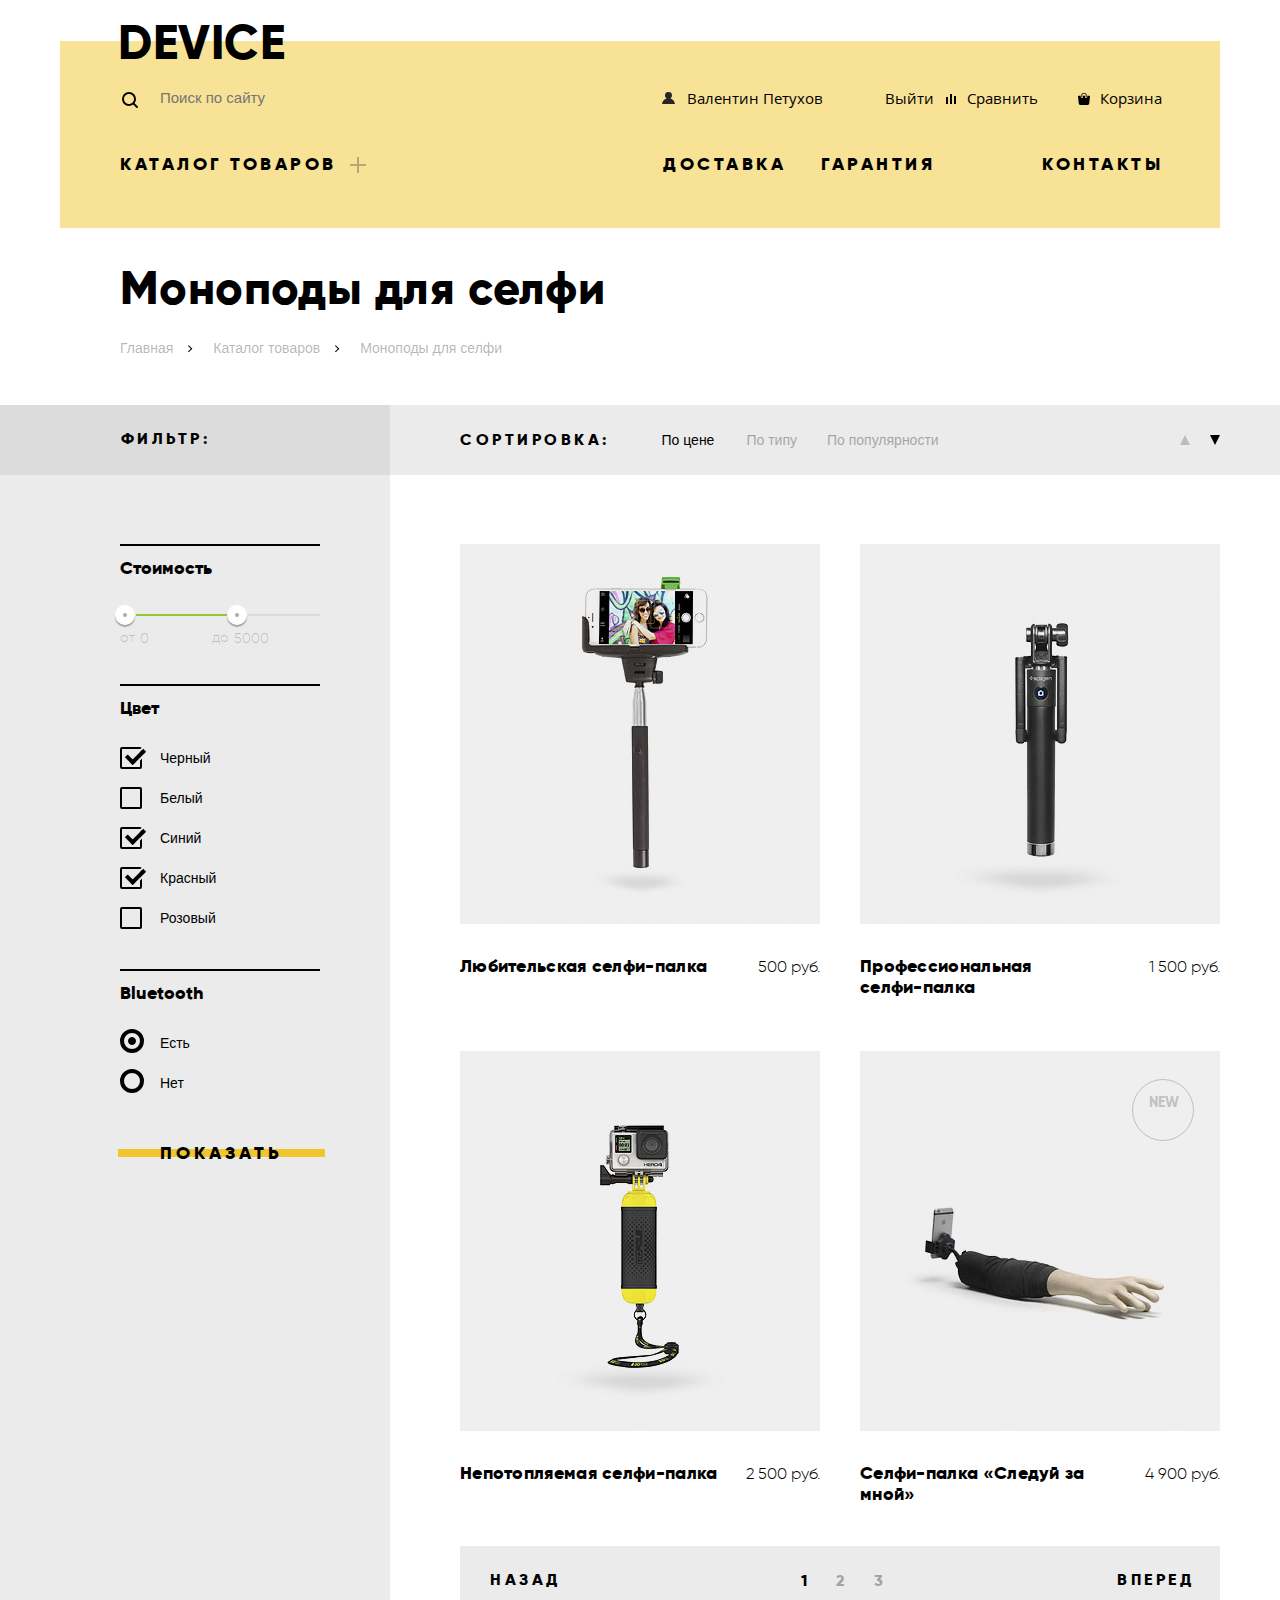
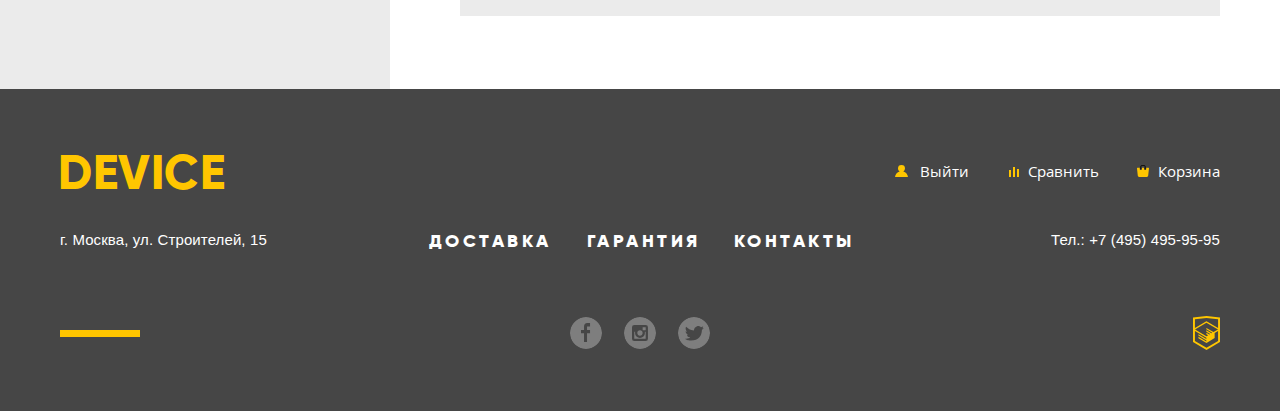
==== commit d25e83e2: "Исправил небольшой косяк" ====
--- a/catalog.html
+++ b/catalog.html
@@ -125,7 +125,7 @@
           <ul class="goods__items">
             <li class="goods__item">
               <p class="goods__item-image">
-                <img class="goods__item-image" src="img/product1.jpg" width="360" height="380" alt="Любительская селфи-палка">
+                <img src="img/product1.jpg" width="360" height="380" alt="Любительская селфи-палка">
               </p>
               <div class="goods__item-info">
                 <h3 class="goods__item-title"><a href="#">Любительская селфи-палка</a></h3>
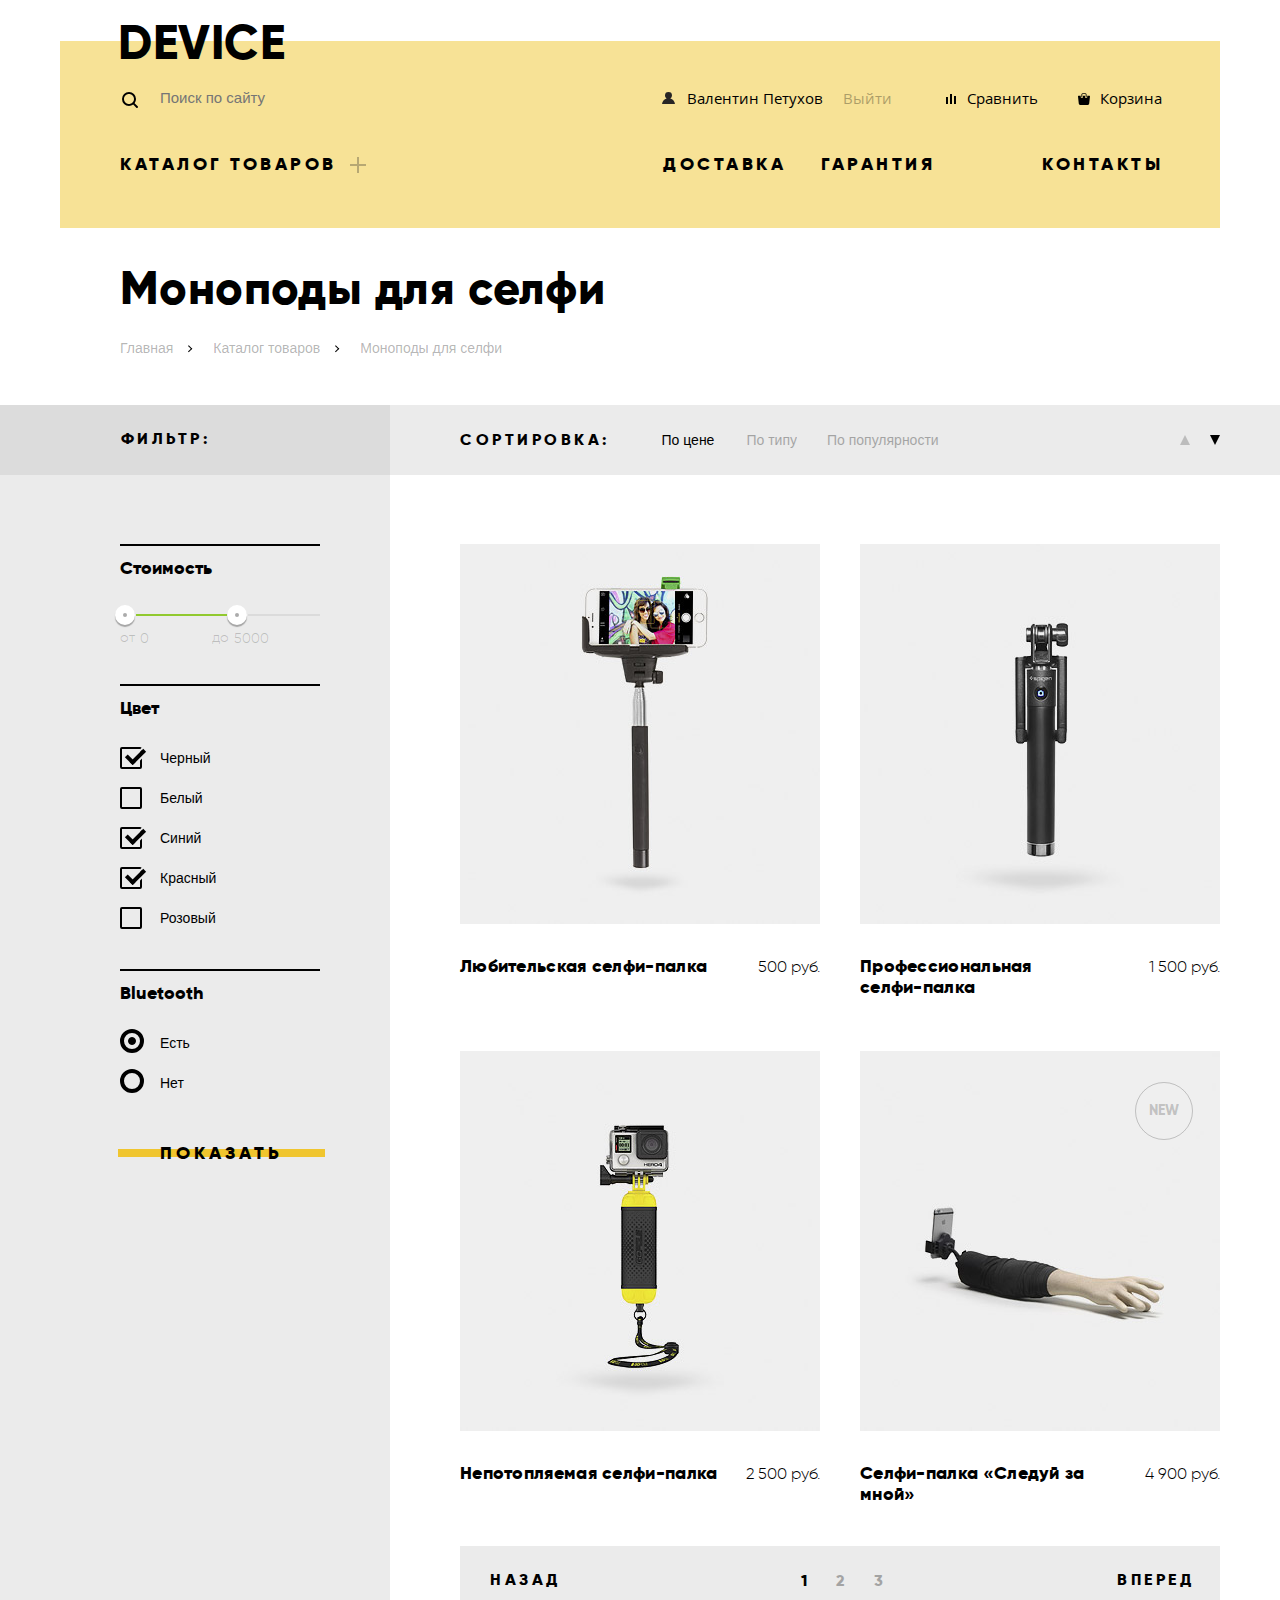
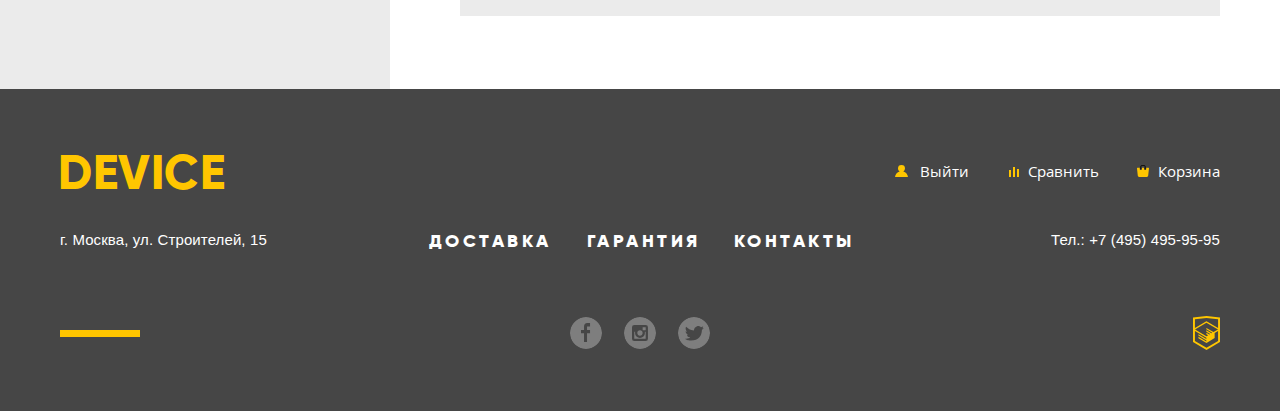
==== commit f74913c7: "исправления" ====
--- a/catalog.html
+++ b/catalog.html
@@ -5,7 +5,7 @@
   <meta charset="UTF-8">
   <title>Девайс. Каталог товаров</title>
   <link rel="stylesheet" href="css/normalize.css">
-  <link rel="stylesheet" href="css/style.css">
+  <link rel="stylesheet" href="css/style.min.css">
 
 </head>
 
--- a/css/style.min.css
+++ b/css/style.min.css
@@ -0,0 +1 @@
+.text,body,html{margin:0;color:#000}.btn,.text,.title,a,body,html{color:#000}.btn::before,.catalog::after,.control__item::before,.form-search__btn::after,.popular-slider__control::after{content:""}@font-face{font-family:Gilroy;font-weight:800;font-style:normal;src:url(../fonts/gilroyextrabold.woff2) format("woff2"),url(../fonts/gilroyextrabold.woff) format("woff")}@font-face{font-family:Gilroy;font-weight:300;font-style:normal;src:url(../fonts/gilroylight.woff2) format("woff2"),url(../fonts/gilroylight.woff) format("woff")}@font-face{font-family:"Open Sans";font-weight:400;font-style:normal;src:url(../fonts/opensans.woff2) format("woff2"),url(../fonts/opensans.woff) format("woff")}@font-face{font-family:"Open Sans";font-weight:300;font-style:normal;src:url(../fonts/opensanslight.woff2) format("woff2"),url(../fonts/opensanslight.woff) format("woff")}body,html{min-width:1200px;padding:0;background-color:#fff;font-family:"Open Sans",Arial,sans-serif;font-weight:400}img{max-width:100%;height:auto}a{text-decoration:none}a:hover{opacity:.6}a:active{opacity:.3}.title{margin-bottom:0;font-family:Gilroy,Arial,sans-serif;font-weight:800;font-size:47px;letter-spacing:.4px;line-height:56px;word-spacing:.5px}.text{font-family:OpenSans,Arial,sans-serif;font-weight:300;font-size:15px;line-height:30px;text-transform:none}.btn,.logo,.main-nav__item{font-family:Gilroy,Arial,sans-serif;font-weight:800;text-transform:uppercase}.visually-hidden{position:absolute;width:1px;height:1px;margin:-1px;border:0;padding:0;clip:rect(0 0 0 0);overflow:hidden}.btn{position:relative;display:inline-block;vertical-align:top;font-size:18px;line-height:20px;letter-spacing:4px;text-align:center;padding:10px 42px;z-index:1}.btn::before{width:100%;height:8px;position:absolute;top:50%;left:0;background-color:#f0c52e;-webkit-transform:translateY(-50%);-ms-transform:translateY(-50%);transform:translateY(-50%);-webkit-transition:height .2s;-o-transition:height .2s;transition:height .2s;z-index:-1}.btn:focus::before,.btn:hover::before{height:100%;-webkit-transition:all .2s;-o-transition:all .2s;transition:all .2s}.btn:hover{opacity:1}.btn:active{color:rgba(0,0,0,.3)}.popular-slider__radio-btn,.services__radio-btn{display:none}.control,.menu-user--header{display:-webkit-box;display:-ms-flexbox}.header{width:1160px;min-height:328px;margin:12px auto 0;padding-top:20px;position:relative;background:0 0;-webkit-box-shadow:none;box-shadow:none;background-image:-webkit-linear-gradient(top,#fff 0,#fff 28px,#F7E296 28px,#F7E296 328px,#fff 328px,#fff 100%);background-image:-o-linear-gradient(top,#fff 0,#fff 28px,#F7E296 28px,#F7E296 328px,#fff 328px,#fff 100%);background-image:linear-gradient(to bottom,#fff 0,#fff 28px,#F7E296 28px,#F7E296 328px,#fff 328px,#fff 100%)}.header--catalog{height:373px;background-image:-webkit-gradient(linear,left top,left bottom,color-stop(0,transparent),color-stop(7.5%,transparent),color-stop(7.5%,#F7E296),color-stop(55%,#F7E296),color-stop(55%,transparent),to(transparent));background-image:-webkit-linear-gradient(top,transparent 0,transparent 7.5%,#F7E296 7.5%,#F7E296 55%,transparent 55%,transparent 100%);background-image:-o-linear-gradient(top,transparent 0,transparent 7.5%,#F7E296 7.5%,#F7E296 55%,transparent 55%,transparent 100%);background-image:linear-gradient(to bottom,transparent 0,transparent 7.5%,#F7E296 7.5%,#F7E296 55%,transparent 55%,transparent 100%)}.logo{position:absolute;font-size:48px;line-height:55px;letter-spacing:.5px;color:#000;top:0}.logo--header{top:0;left:58px}.logo--catalog{top:3px;left:58px}.logo:hover{opacity:.6}.logo:active,.menu-user__item--logout .menu-user__link{opacity:.3}.control{display:flex;margin:42px 0 15px;padding:0 60px;-webkit-box-pack:justify;-ms-flex-pack:justify;justify-content:space-between;-webkit-box-align:center;-ms-flex-align:center;align-items:center;list-style:none}.menu-user--header,.sign{padding:0;list-style:none}.menu-user--header{margin:0;width:498px;display:flex;-webkit-box-pack:justify;-ms-flex-pack:justify;justify-content:space-between}.form-search,.sign{display:-webkit-box;display:-ms-flexbox}.sign{width:280px;margin:0 auto 0 0;display:flex;-webkit-box-pack:start;-ms-flex-pack:start;justify-content:flex-start}.control__item{margin-right:37px;padding-left:25px;position:relative;font-size:15px;line-height:36px}.control__item:last-child{margin-right:0}.control__item--search{margin-right:auto}.menu-user__item--profile{margin:0}.menu-user__item--logout{padding-left:20px}.menu-user__item--logout .menu-user__link:hover{opacity:.6}.menu-user__item--logout .menu-user__link:active{opacity:1}.control__item::before{position:absolute;top:12px;left:0;cursor:pointer}.control__item--search::before{top:18px;left:2px;width:16px;height:16px;background-image:url(../img/search.svg);background-repeat:no-repeat}.menu-user__item--login::before,.menu-user__item--profile::before{width:13px;height:12px;background-image:url(../img/user.svg);background-repeat:no-repeat}.menu-user__item--compare::before{top:14px;left:4px;width:10px;height:10px;background-image:url(../img/compare.svg);background-repeat:no-repeat}.menu-user__item--backet::before{top:13px;left:3px;width:12px;height:12px;background-image:url(../img/cart.svg);background-repeat:no-repeat}.menu-user__item:hover::before{opacity:.6}.menu-user__item:active::before{opacity:.3}.form-search{display:flex}.form-search__btn{width:84px;height:47px;margin-left:-4px;color:#F7E296;border:none;background-color:#F7E296;cursor:none;position:relative}.form-search__btn::after{width:350px;height:1px;position:absolute;top:42px;left:-350px;border-bottom:2px solid transparent}.form-search__input{width:330px;height:47px;padding-left:15px;font-size:15px;line-height:36px;color:rgba(0,0,0,.3);background-color:#F7E296;border:none}.form-search__input:hover{color:rgba(0,0,0,.6)}.form-search__input:focus{color:#000}.form-search__input:focus+.form-search__btn{color:#000;border:2px solid #000;cursor:pointer}.form-search__input:focus+.form-search__btn::after{border-bottom:2px solid #000}.form-search__input:focus+.form-search__btn:hover{color:#fff;background-color:#000}.form-search__input:focus+.form-search__btn:active{color:rgba(255,255,255,.3)}.main-nav__items{display:-webkit-box;display:-ms-flexbox;display:flex;margin:32px 0 15px;padding:0 60px 35px;-webkit-box-pack:start;-ms-flex-pack:start;justify-content:flex-start;-webkit-box-align:center;-ms-flex-align:center;align-items:center;list-style:none}.main-nav__item{margin-right:35px;font-size:18px;line-height:23px;letter-spacing:3.5px}.main-nav__item:last-child{margin-right:-3px;padding-right:0}.main-nav__item:nth-child(3){margin-right:107px}.catalog{width:220px;margin-right:auto;position:relative}.catalog::after{position:absolute;top:4px;right:-26px;width:16px;height:16px;background-image:url(../img/plus.svg);background-repeat:no-repeat;opacity:.3;cursor:pointer}.submenu{position:absolute;top:20px;left:-60px;display:none;z-index:30}.catalog:hover .submenu{display:block}.submenu__items{width:700px;margin:5px 0 0;padding:25px 400px 29px 60px;min-height:100px;display:-webkit-box;display:-ms-flexbox;display:flex;-ms-flex-wrap:wrap;flex-wrap:wrap;border:none;background-color:#F7E296;list-style:none}.submenu__item{font-family:OpenSans,Arial,sans-serif;font-weight:400;font-size:15px;line-height:36px;text-transform:none;letter-spacing:normal;padding:0}.submenu__item:nth-child(3n+1){min-width:240px}.submenu__item:nth-child(3n){min-width:260px}.submenu__item:nth-child(3n+2){min-width:200px}.submenu__item:last-child{min-width:300px}.popular-slider{width:1160px;min-height:500px;background-color:transparent;position:relative}.popular-slider__item{width:1110px;display:none;-webkit-box-orient:horizontal;-webkit-box-direction:normal;-ms-flex-direction:row;flex-direction:row;-webkit-box-pack:justify;-ms-flex-pack:justify;justify-content:space-between;-ms-flex-wrap:nowrap;flex-wrap:nowrap;min-height:500px;position:relative}.popular-slider__image{min-width:480px;-webkit-box-sizing:border-box;box-sizing:border-box}.popular-slider__item--slide1 .popular-slider__image{padding-top:2px;padding-left:90px}.popular-slider__item--slide2 .popular-slider__image{padding-top:5px;padding-left:115px}.popular-slider__item--slide3 .popular-slider__image{padding-top:40px;padding-left:30px}.popular-slider__info{width:510px}.popular-slider__controls{display:-webkit-box;display:-ms-flexbox;display:flex;-webkit-box-pack:justify;-ms-flex-pack:justify;justify-content:space-between;position:absolute;bottom:254px;right:82px;width:80px;height:11px;z-index:20}.popular-slider__control{width:11px;height:11px;background-color:transparent;border:1px solid #000;border-radius:50%;cursor:pointer;position:relative}.popular-slider__control::after{display:none;position:absolute;top:3px;left:3px;width:3px;height:3px;border:1px solid #000;border-radius:50%}#slide1:checked~.popular-slider__controls .popular-slider__control[for=slide1]::after,#slide2:checked~.popular-slider__controls .popular-slider__control[for=slide2]::after,#slide3:checked~.popular-slider__controls .popular-slider__control[for=slide3]::after{display:block;-webkit-box-ordinal-group:31;-ms-flex-order:30;order:30}#slide1:checked~.popular-slider__wrapper .popular-slider__item--slide1,#slide2:checked~.popular-slider__wrapper .popular-slider__item--slide2,#slide3:checked~.popular-slider__wrapper .popular-slider__item--slide3{display:-webkit-box;display:-ms-flexbox;display:flex;-webkit-box-ordinal-group:21;-ms-flex-order:20;order:20}.popular-slider__item--slide1::before,.popular-slider__item--slide2::before,.popular-slider__item--slide3::before{position:absolute;top:-10px;right:-2px;font-family:Gilroy,Arial,sans-serif;font-size:179.2px;font-weight:800;line-height:179.2px;color:#fff;-ms-flex-item-align:end;align-self:flex-end}.popular-slider__item--slide1::before{content:"01"}.popular-slider__item--slide2::before{content:"02"}.popular-slider__item--slide3::before{content:"03"}.about::before,.about__partners-item::before,.breadcrumbs__link::after,.contacts::before,.content--catalog::before,.popular-slider__title::before,.services__controls::after,.user-menu__item::before{content:""}.popular-slider__title{margin:0 0 19px;padding-top:81px;position:relative}.popular-slider__title::before{position:absolute;top:39px;width:100px;height:7px;border:none;background-color:#fff}.popular-slider__description{padding-right:10px;letter-spacing:.2px;word-spacing:.6px}.popular-slider__description:last-of-type{margin-bottom:42px}.popular-slider__btn{margin-bottom:52px}.popular-slider__parameters{margin-left:-4px;margin-bottom:111px}.popular-slider__parameter-value{width:160px;font-family:Gilroy,Arial,sans-serif;font-size:36px;font-weight:400;line-height:40px;letter-spacing:.3px;color:#000}.popular-slider__item--slide1 .popular-slider__parameter-value:nth-child(1),.popular-slider__item--slide3 .popular-slider__parameter-value:nth-child(1){width:156px}.popular-slider__item--slide1 .popular-slider__parameter-value:nth-child(2),.popular-slider__item--slide3 .popular-slider__parameter-value:nth-child(2){width:135px}.popular-slider__parameter-description{padding:8px 0 0 4px;text-align:left;font-family:OpenSans,Arial,sans-serif;font-size:13px;font-weight:300;line-height:20px;color:#000}.about__partners-item,.catalog-category__name,.main-nav--footer .main-nav__item{font-family:Gilroy,Arial,sans-serif;font-weight:800}.content{width:100%}.catalog-category{width:1160px;margin:0 auto 55px}.catalog-category__image-wrapper,.catalog-category__link{width:160px;-webkit-box-orient:vertical;-webkit-box-direction:normal}.catalog-category__items{display:-webkit-box;display:-ms-flexbox;display:flex;padding:0;margin:0;-webkit-box-pack:justify;-ms-flex-pack:justify;justify-content:space-between;-ms-flex-wrap:wrap;flex-wrap:wrap;-webkit-box-sizing:border-box;box-sizing:border-box;list-style:none}.catalog-category__item{margin-right:40px;margin-bottom:30px}.catalog-category__item:nth-child(6n){margin-right:0}.catalog-category__item:last-child{margin-right:auto}.catalog-category__image-wrapper{height:160px;margin-bottom:34px;background-color:#F7E296;display:-webkit-box;display:-ms-flexbox;display:flex;-ms-flex-direction:column;flex-direction:column;-webkit-box-align:center;-ms-flex-align:center;align-items:center;-webkit-box-pack:center;-ms-flex-pack:center;justify-content:center}.catalog-category__img-wrapper--correction{-webkit-box-pack:end;-ms-flex-pack:end;justify-content:flex-end}.catalog-category__link{display:-webkit-box;display:-ms-flexbox;display:flex;-ms-flex-direction:column;flex-direction:column}.catalog-category__link:focus,.catalog-category__link:hover{opacity:1}.catalog-category__image-wrapper:focus,.catalog-category__image-wrapper:hover{background-color:#F0C52E}.catalog-category__link:active .catalog-category__img{opacity:.3}.catalog-category__name{margin:0;font-size:18px;line-height:21px;letter-spacing:.2px}.services{width:100%;margin-bottom:95px;min-height:390px;background-image:-webkit-gradient(linear,left top,left bottom,color-stop(0,#fff),color-stop(26%,#fff),color-stop(26%,#E5E5E5),to(#E5E5E5));background-image:-webkit-linear-gradient(top,#fff 0,#fff 26%,#E5E5E5 26%,#E5E5E5 100%);background-image:-o-linear-gradient(top,#fff 0,#fff 26%,#E5E5E5 26%,#E5E5E5 100%);background-image:linear-gradient(to bottom,#fff 0,#fff 26%,#E5E5E5 26%,#E5E5E5 100%)}.services__wrapper{width:1160px;margin:0 auto;display:-webkit-box;display:-ms-flexbox;display:flex;-webkit-box-pack:justify;-ms-flex-pack:justify;justify-content:space-between}.services__controls{width:285px;padding-top:82px;display:-webkit-box;display:-ms-flexbox;display:flex;-webkit-box-orient:vertical;-webkit-box-direction:normal;-ms-flex-direction:column;flex-direction:column;-webkit-box-pack:start;-ms-flex-pack:start;justify-content:flex-start;position:relative}.services__controls::after{position:absolute;top:2px;right:0;width:7px;min-height:318px;border:none;background-color:#000}.services__control{width:164px;margin:0 0 24px;padding:10px 0;text-align:center;cursor:pointer}.services__items{margin-left:100px}.services__item{display:none;min-height:238px;margin-top:0;margin-right:65px;padding-right:258px;padding-top:70px;background-color:transparent;background-repeat:no-repeat;background-position:right 85px}#tab1:checked~.services__items .services__item--delivery,#tab2:checked~.services__items .services__item--warranty,#tab3:checked~.services__items .services__item--credit{display:block}.info,.logotypes__items{display:-webkit-box;display:-ms-flexbox}.services__item--delivery{background-image:url(../img/delivery.svg)}.services__item--warranty{background-image:url(../img/warranty.svg)}.services__item--credit{background-image:url(../img/credit.svg)}#tab1:checked~.services__controls .services__control[for=tab1],#tab2:checked~.services__controls .services__control[for=tab2],#tab3:checked~.services__controls .services__control[for=tab3]{color:#F7E184}#tab1:checked~.services__controls .services__control[for=tab1]::before,#tab2:checked~.services__controls .services__control[for=tab2]::before,#tab3:checked~.services__controls .services__control[for=tab3]::before{height:100%;width:280px;background-color:#000}.services__name{margin-top:0;margin-bottom:28px;letter-spacing:.8px}.services__description{width:437px;letter-spacing:.5px}.logotypes{width:1160px;margin:0 auto 92px}.logotypes__items{display:flex;-webkit-box-pack:justify;-ms-flex-pack:justify;justify-content:space-between}.logotypes__link{display:block;width:260px;height:100px;background-color:#fff;background-repeat:no-repeat;opacity:.3}.logotypes__link .active{display:none}.logotypes__link:hover .active{display:block}.logotypes__link:hover .noactive{display:none}.logotypes__link:hover{opacity:1}.info{width:1160px;margin:0 auto 83px;display:flex;-webkit-box-pack:justify;-ms-flex-pack:justify;justify-content:space-between}.about,.contacts{width:560px;min-height:573px;display:-webkit-box;display:-ms-flexbox;display:flex;-webkit-box-orient:vertical;-webkit-box-direction:normal;-ms-flex-direction:column;flex-direction:column;-webkit-box-pack:start;-ms-flex-pack:start;justify-content:flex-start;-webkit-box-align:start;-ms-flex-align:start;align-items:flex-start;position:relative}.about::before,.contacts::before{position:absolute;top:0;left:0;width:80px;height:7px;background-color:#000}.about__title,.contacts__title{margin:0 0 40px;padding-top:47px}.about__text{max-width:460px;margin-bottom:30px;letter-spacing:.4px;word-spacing:.1px}.contacts__text{max-width:560px;margin-bottom:20px;letter-spacing:.3px;word-spacing:.1px}.about__text:last-of-type{margin-bottom:65px;letter-spacing:0;word-spacing:.01px;max-width:475px}.about__partners-items{margin:0 0 20px;padding:0;list-style:none}.about__partners-item{padding-left:35px;font-size:16px;line-height:40px;color:#000;position:relative}.about__partners-item::before{position:absolute;top:15px;left:0;width:4px;height:4px;border:3px solid rgba(0,0,0,.3);border-radius:50%}.contacts__map{margin-top:20px}.about__btn,.contacts__btn{margin-top:auto}.about__btn{padding:10px 20px}.contacts__btn{padding:10px 38px}.footer{width:100%;background-color:#464646}.footer__info,.footer__social,.footer__user-menu{width:1160px;margin:0 auto;display:-webkit-box;display:-ms-flexbox;display:flex;-webkit-box-pack:justify;-ms-flex-pack:justify;justify-content:space-between;-webkit-box-align:center;-ms-flex-align:center;align-items:center}.main-nav--footer .main-nav__items,.user-menu__items{display:-webkit-box;display:-ms-flexbox;list-style:none}.footer__user-menu{margin-bottom:32px;padding-top:59px;-webkit-box-pack:end;-ms-flex-pack:end;justify-content:flex-end;position:relative}.footer--catalog .footer__user-menu{padding-top:64px}.logo--footer{color:#FFC600;top:56px;left:-2px}.user-menu__items{width:325px;margin:0;padding:0;display:flex;-webkit-box-pack:justify;-ms-flex-pack:justify;justify-content:space-between;-webkit-box-align:center;-ms-flex-align:center;align-items:center}.user-menu__item{position:relative;padding-left:25px;font-size:15px;line-height:36px}.user-menu__item::before{position:absolute;top:12px;left:0}.user-menu__item--login::before,.user-menu__item--logout::before{width:13px;height:12px;background-image:url(../img/user-f.svg);background-repeat:no-repeat}.user-menu__item--compare::before{top:14px;left:6px;width:10px;height:10px;background-image:url(../img/compare-f.svg);background-repeat:no-repeat}.user-menu__item--backet::before{left:4px;width:12px;height:12px;background-image:url(../img/cart-f.svg);background-repeat:no-repeat}.user-menu__item:hover::before{opacity:.6}.user-menu__item:active::before{opacity:.3}.user-menu__link{color:#fff}.footer__info{margin-bottom:57px}.footer__address,.footer__contact{width:214px;color:#fff;letter-spacing:.1px;word-spacing:.1px;text-decoration:none}.footer__contact{text-align:right}.main-nav--footer .main-nav__items{max-width:700px;padding:2px 0 0 40px;display:flex;-ms-flex-wrap:wrap;flex-wrap:wrap;margin:0;-webkit-box-pack:center;-ms-flex-pack:center;justify-content:center;-webkit-box-align:center;-ms-flex-align:center;align-items:center}.breadcrumbs,.catalog-title,.filter{padding-left:60px}.breadcrumbs,.social{display:-webkit-box;display:-ms-flexbox}.main-nav--footer .main-nav__item{margin:0;padding-right:35px;font-size:18px;text-transform:uppercase;letter-spacing:3.5px;text-align:center}.main-nav--footer .main-nav__item:nth-of-type(2){padding-right:33px}.main-nav--footer .main-nav__item:nth-of-type(3){padding-right:37px}.main-nav--footer .main-nav__link{color:#fff;font-size:18px;line-height:36px}.footer__social{margin:0 auto;padding-bottom:60px}.footer__decoration{width:80px;height:7px;background-color:#FFC600}.social{display:flex;-webkit-box-pack:justify;-ms-flex-pack:justify;justify-content:space-between;min-width:140px;height:34px}.social__btn{width:32px;height:32px;margin-right:20px;border:none;border-radius:50%;background-color:transparent;background-repeat:no-repeat;opacity:.3}.social__btn--tw{background-image:url(../img/twitter.svg);margin-right:0}.social__btn--inst{background-image:url(../img/instagram.svg)}.social__btn--fb{background-image:url(../img/fb.svg)}.footer__copyright{width:27px;height:35px;margin-left:53px;background-image:url(../img/logo-html.svg);background-repeat:no-repeat}.social__btn:hover{opacity:.6}.breadcrumbs__link:active,.social__btn:active{opacity:.1}.catalog-title{margin-top:49px;margin-bottom:14px}.breadcrumbs{display:flex;-webkit-box-pack:start;-ms-flex-pack:start;justify-content:flex-start}.catalog-list,.catalog-wrapper,.filter{display:-webkit-box;display:-ms-flexbox}.breadcrumbs__current,.breadcrumbs__link{font-family:OpenSans,Arial,sans-serif;font-size:14px;line-height:36px;font-weight:400;color:rgba(0,0,0,.3)}.breadcrumbs__link{padding-right:40px;position:relative}.breadcrumbs__link::after{position:absolute;top:50%;right:20px;width:4px;height:4px;border-bottom:1px solid #000;border-right:1px solid #000;background-color:transparent;-webkit-transform:rotate(-45deg) translateY(-50%);-ms-transform:rotate(-45deg) translateY(-50%);transform:rotate(-45deg) translateY(-50%)}.content--catalog{width:100%;position:relative}.content--catalog::before{width:100%;height:70px;position:absolute;top:0;background-color:#EBEBEB;z-index:0}.catalog-wrapper{width:1160px;margin:0 auto;display:flex;-webkit-box-pack:justify;-ms-flex-pack:justify;justify-content:space-between}.catalog-list,.filter{display:flex;-webkit-box-orient:vertical;-webkit-box-direction:normal;-ms-flex-direction:column;flex-direction:column;-webkit-box-pack:start;-ms-flex-pack:start;justify-content:flex-start}.sort,.sort__crit{display:-webkit-box;display:-ms-flexbox}.filter{width:270px;margin-left:auto;-webkit-box-align:end;-ms-flex-align:end;align-items:flex-end;position:relative;z-index:10}.filter .section-title::after,.filter::after{content:"";width:50vw}.filter::after{height:100%;position:absolute;top:0;right:0;background-color:#EBEBEB;z-index:-10}.section-title{padding:11px 0;font-family:Gilroy,Arial,sans-serif;font-weight:800;font-size:16px;line-height:20px;text-transform:uppercase;letter-spacing:3.5px}.filter .section-title{margin-right:180px;position:relative}.filter .section-title::after{height:70px;position:absolute;top:-13px;right:-180px;background-color:#DCDCDC;z-index:-5}.catalog-list{width:760px;padding-left:70px;margin-right:auto}.sort{width:100%;height:70px;display:flex;-webkit-box-align:center;-ms-flex-align:center;align-items:center;-webkit-box-pack:start;-ms-flex-pack:start;justify-content:flex-start;z-index:10}.sort__crit{margin-left:22px;display:flex;-webkit-box-pack:justify;-ms-flex-pack:justify;justify-content:space-between;-webkit-box-align:center;-ms-flex-align:center;align-items:center}.sort__crit-item{margin-left:30px;font-family:OpenSans,Arial,sans-serif;font-size:14px;line-height:18px;font-weight:400;opacity:.3}.goods__item-price,.goods__item-title{line-height:21px;font-family:Gilroy,Arial,sans-serif}.sort__crit-item:nth-of-type(2){margin-left:32px}.sort__crit-item--current,.sort__crit-item:active{opacity:1}.sort__control{display:-webkit-box;display:-ms-flexbox;display:flex;-webkit-box-pack:justify;-ms-flex-pack:justify;justify-content:space-between;width:40px;margin-left:auto}.sort__btn{display:inline-block;vertical-align:middle;border:10px solid #000;border-right-width:5px;border-left-width:5px;border-right-color:transparent;border-left-color:transparent;opacity:.2}.goods__item-info,.goods__items{display:-webkit-box;display:-ms-flexbox}.sort__btn--up{border-top:0}.sort__btn--down{border-bottom:0}.sort__btn:focus,.sort__btn:hover{opacity:.4}.sort__btn--active,.sort__btn:active{opacity:1}.goods__items{margin:34px 0 0;padding:0;display:flex;-webkit-box-orient:horizontal;-webkit-box-direction:normal;-ms-flex-direction:row;flex-direction:row;-ms-flex-wrap:wrap;flex-wrap:wrap;-webkit-box-pack:justify;-ms-flex-pack:justify;justify-content:space-between;-ms-flex-line-pack:justify;align-content:space-between;list-style:none}.filter__options,.goods__item-hover,.popup-feedback__label{-webkit-box-orient:vertical;-webkit-box-direction:normal}.goods__item{margin-top:35px;position:relative}.goods__item-info{display:flex;-ms-flex-wrap:nowrap;flex-wrap:nowrap;-webkit-box-pack:justify;-ms-flex-pack:justify;justify-content:space-between;-webkit-box-align:baseline;-ms-flex-align:baseline;align-items:baseline}.goods__item-title{width:260px;font-weight:800;font-size:18px;letter-spacing:.3px}.goods__item-price{font-weight:400;font-size:16px}.goods__item-image{margin:0 0 14px;line-height:0}.goods__item:hover .goods__item-hover{display:-webkit-box;display:-ms-flexbox;display:flex}.goods__item-hover{width:360px;height:380px;margin:0;padding:0;display:none;-ms-flex-direction:column;flex-direction:column;-webkit-box-pack:center;-ms-flex-pack:center;justify-content:center;-webkit-box-align:center;-ms-flex-align:center;align-items:center;position:absolute;top:0;left:0;background-color:rgba(255,255,255,.7)}.goods__item-image--new::before{content:"new";position:absolute;top:31px;right:27px;width:56px;height:56px;font-family:Gilroy,Arial,sans-serif;font-size:14px;font-weight:800;text-transform:uppercase;color:rgba(0,0,0,.2);border:1px solid rgba(0,0,0,.2);border-radius:50%;line-height:56px;text-align:center}.goods__btn{width:140px;padding:10px 30px}.goods__compare{font-family:OpenSans,Arial,sans-serif;font-weight:400;font-size:13px;line-height:36px;letter-spacing:1.1px;text-align:center;opacity:.5}.filter__cost-equal input,.filter__cost-equal label,.filter__name{font-family:Gilroy,Arial,sans-serif}.goods__compare:focus,.goods__compare:hover{opacity:1}.goods__compare:active{opacity:.2}.filter__checkbox:checked:hover+.filter__option::after,.filter__checkbox:checked:hover+.filter__option::before,.filter__checkbox:hover+.filter__option::before,.filter__radio:checked:hover+.filter__option::after,.filter__radio:checked:hover+.filter__option::before,.filter__radio:hover+.filter__option::before{opacity:.6}.filter__form{width:200px;margin-right:72px;-webkit-box-sizing:border-box;box-sizing:border-box}.filter__group{padding:0;border:none;margin-bottom:40px}.filter__group--color{margin-bottom:45px}.filter__group--cost{margin-top:84px;height:100px}.filter__name{font-weight:800;font-size:18px;line-height:20px;color:#000;position:relative}.filter__name::before{content:"";position:absolute;top:-14px;left:0;width:200px;height:1px;border-top:2px solid #000}.filter__range{height:24px;margin-top:27px;position:relative;cursor:pointer}.filter__range span{position:absolute;top:0;width:4px;height:4px;background-color:#ABABAB;border:8px solid #fff;border-radius:50%;-webkit-box-shadow:0 2px 1px 0 rgba(0,1,1,.3);box-shadow:0 2px 1px 0 rgba(0,1,1,.3)}.filter__range-left{left:-5px}.filter__range-right{left:107px}.filter__range span:hover{border:9px solid #fff;top:-1px}.filter__range-left:hover{left:-6px}.filter__range-right:hover{left:106px}.filter__range-left::before,.filter__range-right::before{content:"";display:block;position:absolute;left:13px;height:1px}.filter__range-left::before{width:96px;border-bottom:2px solid #91C92F}.filter__range-right::before{width:72px;border-bottom:2px solid #DBDBDB}.filter__cost-equal{display:-webkit-box;display:-ms-flexbox;display:flex}.filter__options,.page-list{display:-webkit-box;display:-ms-flexbox}.filter__cost-equal input{width:70px;margin-left:3px;border:none;background-color:transparent}.filter__cost-equal input,.filter__cost-equal label{font-size:14px;font-weight:400;color:rgba(0,0,0,.2)}.filter__option,.popup-feedback__field,.popup-feedback__letter{font-family:OpenSans,Arial,sans-serif;font-weight:400}.filter__options{margin-top:20px;display:flex;-ms-flex-direction:column;flex-direction:column}.filter__checkbox,.filter__radio{display:none}.filter__option{padding-left:40px;font-size:14px;line-height:40px;color:#000;position:relative;cursor:pointer}.filter__checkbox+.filter__option::before,.filter__checkbox:checked+.filter__option::after,.filter__radio+.filter__option::before,.filter__radio:checked+.filter__option::after{position:absolute;content:""}.filter__checkbox+.filter__option::before{top:9px;left:0;width:18px;height:18px;border:2px solid #000;border-radius:2px}.filter__checkbox:checked+.filter__option::after{top:11px;left:6px;width:15px;height:7px;border-left:4px solid #000;border-bottom:4px solid #000;-webkit-box-shadow:0 2px 0 0 #EBEBEB,inset 0 -2px 0 0 #EBEBEB;box-shadow:0 2px 0 0 #EBEBEB,inset 0 -2px 0 0 #EBEBEB;-webkit-transform:rotate(-45deg);-ms-transform:rotate(-45deg);transform:rotate(-45deg)}.filter__group--bluetooth{margin-bottom:30px}.filter__radio+.filter__option::before{top:6px;left:0;width:16px;height:16px;border:4px solid #000;border-radius:50%}.filter__radio:checked+.filter__option::after{top:14px;left:8px;width:6px;height:6px;border:1px solid #000;background-color:#000;border-radius:50%}.filter__btn,.page-list{background-color:#EBEBEB}.filter__btn{border:none}.page-list{height:70px;margin-top:23px;margin-bottom:73px;display:flex;-webkit-box-pack:justify;-ms-flex-pack:justify;justify-content:space-between;-webkit-box-align:center;-ms-flex-align:center;align-items:center}.page-list__number{display:-webkit-box;display:-ms-flexbox;display:flex;width:110px;margin-left:14px;-ms-flex-pack:distribute;justify-content:space-around}.page-list__item{font-family:Gilroy,Arial,sans-serif;font-weight:800;font-size:16px;text-transform:uppercase;letter-spacing:3.5px;background-color:transparent;color:#000;opacity:.3;cursor:pointer}.page-list__item--current{opacity:1}.page-list__item--next,.page-list__item--prev{height:20px;padding:25px 26px 25px 30px;opacity:1}.page-list__item--next:hover,.page-list__item--prev:hover{background-color:#D9D9D9}.page-list__item--next:active,.page-list__item--prev:active{color:rgba(0,0,0,.3)}.page-list__item:hover{opacity:.6}.page-list__item:active{opacity:1}.popup-feedback,.popup-map{position:fixed;top:0;bottom:0;right:0;left:0;margin:auto;display:block;width:960px;height:560px;padding:0;border:none;-webkit-box-shadow:10px 0 20px 0 rgba(0,0,0,.2),0 20px 60px 5px rgba(0,0,0,.3);box-shadow:10px 0 20px 0 rgba(0,0,0,.2),0 20px 60px 5px rgba(0,0,0,.3);z-index:20;opacity:0;-webkit-transform:scale(0);-ms-transform:scale(0);transform:scale(0)}.popup-feedback{background-color:#fff;width:800px;height:360px;padding:80px 100px}.popup-map{background:url(../img/map.jpg) center no-repeat #E3E3E3;background-size:cover}.popup-feedback--show,.popup-map--show{-webkit-transform:scale(1);-ms-transform:scale(1);transform:scale(1);opacity:1}.popup-feedback--error .popup-feedback__field,.popup-feedback--error .popup-feedback__letter{background-color:#F6DADA;color:rgba(0,0,0,.4)}.popup-feedback__line{display:-webkit-box;display:-ms-flexbox;display:flex;-ms-flex-wrap:nowrap;flex-wrap:nowrap;-webkit-box-pack:justify;-ms-flex-pack:justify;justify-content:space-between;margin-bottom:40px}.popup-feedback__field{width:350px;height:50px;padding-left:20px}.popup-feedback__letter{width:100%;height:140px;padding:20px;-webkit-box-sizing:border-box;box-sizing:border-box;margin-bottom:40px}.popup-feedback__field,.popup-feedback__letter{margin-top:10px;font-size:14px;line-height:18px;color:rgba(0,0,0,.4);border:3px solid transparent;background-color:#F2F2F2}.popup-feedback__field:hover,.popup-feedback__letter:hover{background-color:#EAEAEA}.popup-feedback__field:focus,.popup-feedback__letter:focus{background-color:#fff;color:#000;border:3px solid #F7E296}.popup-feedback__field:invalid,.popup-feedback__letter:invalid{background-color:#F6DADA;color:rgba(0,0,0,.4)}.popup-feedback__field:invalid:hover,.popup-feedback__letter:invalid:hover{background-color:#EAEAEA}.popup-feedback__label{display:-webkit-box;display:-ms-flexbox;display:flex;-ms-flex-direction:column;flex-direction:column;color:#000;font-family:Gilroy,Arial,sans-serif;font-weight:800;font-size:18px;line-height:18px}.popup-feedback__btn{border:none;background-color:#fff}.popup-feedback__close,.popup-map__close{width:60px;height:60px;position:absolute;top:22px;right:25px;border:0;border-radius:50%;background-color:rgba(240,197,46,.5);cursor:pointer}.popup-feedback__close:hover,.popup-map__close:hover{background-color:rgba(240,197,46,1)}.map__close:active,.popup-feedback__close:active{background-color:rgba(240,197,46,.3)}.popup-feedback__close::after,.popup-feedback__close::before,.popup-map__close::after,.popup-map__close::before{content:"";position:absolute;top:30px;left:15px;width:30px;height:2px;background-color:#fff}.popup-feedback__close::before,.popup-map__close::before{-webkit-transform:rotate(45deg);-ms-transform:rotate(45deg);transform:rotate(45deg)}.popup-feedback__close::after,.popup-map__close::after{-webkit-transform:rotate(-45deg);-ms-transform:rotate(-45deg);transform:rotate(-45deg)}
